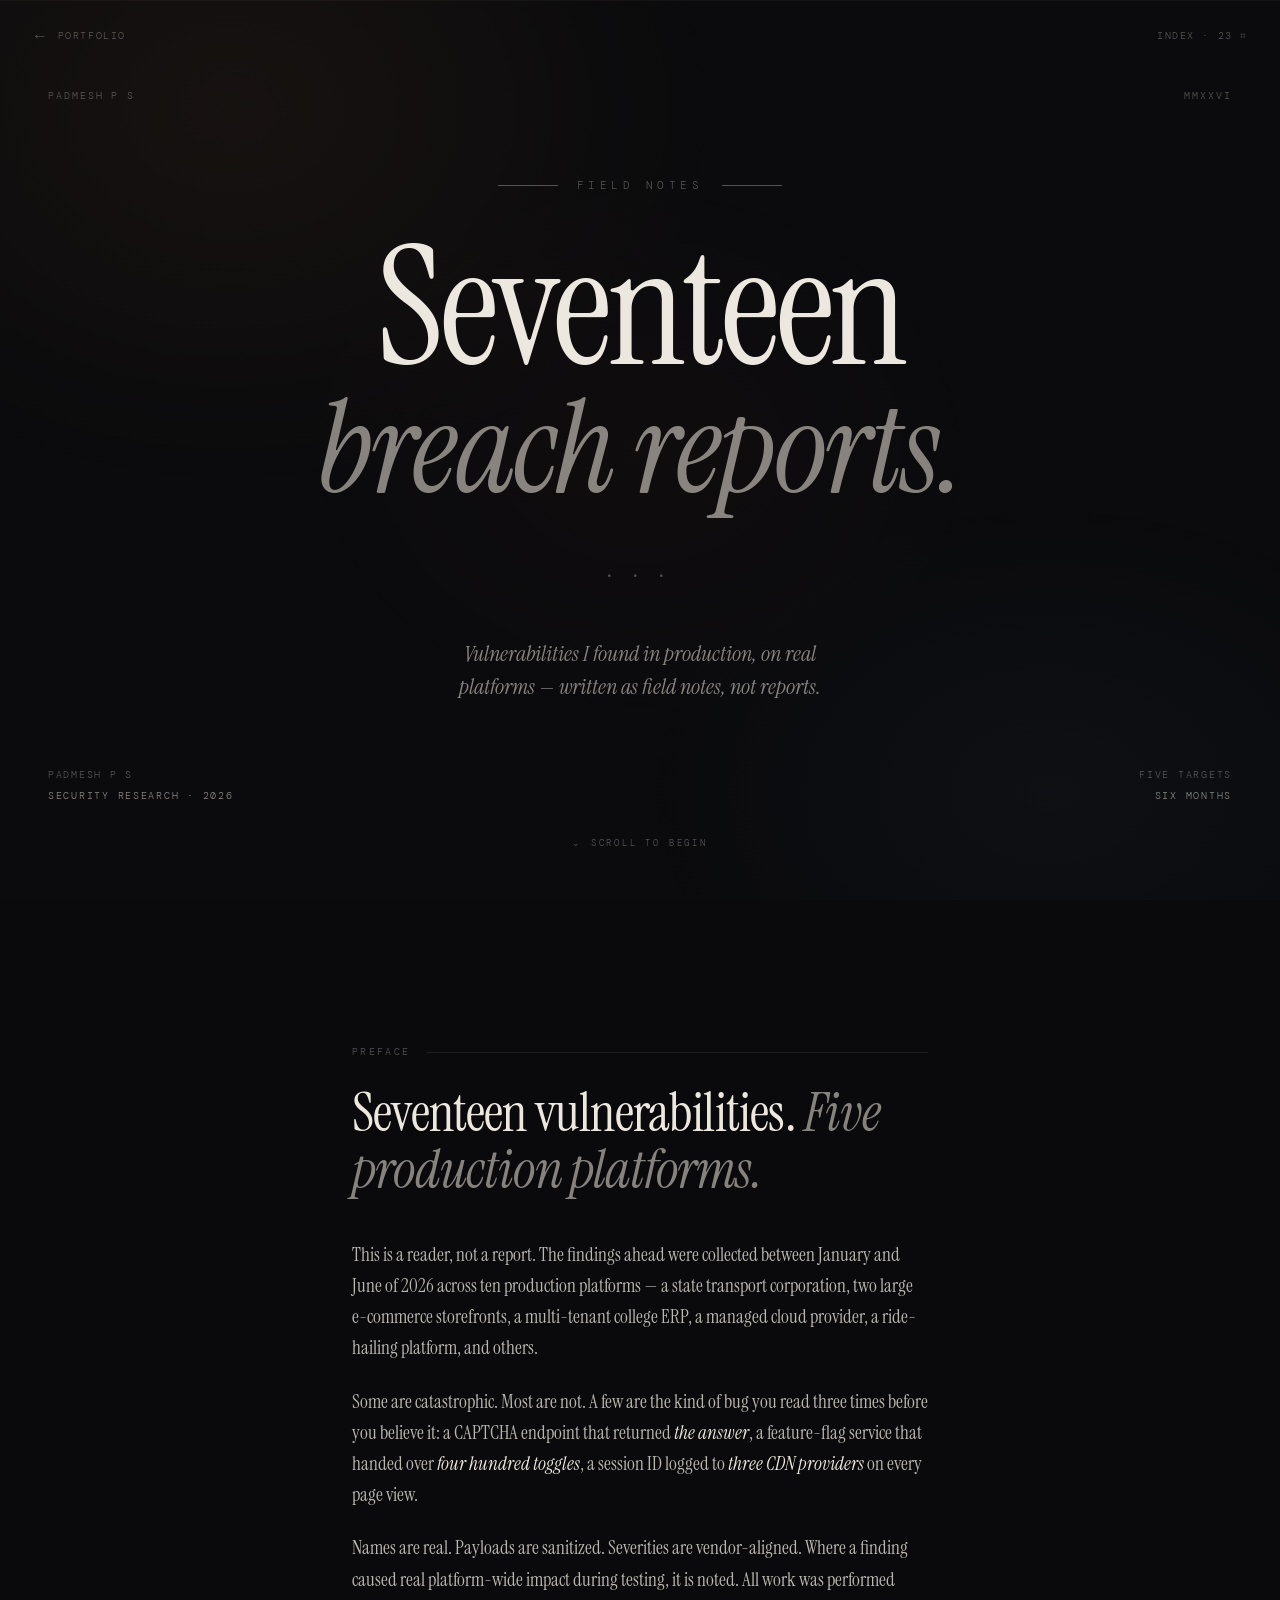
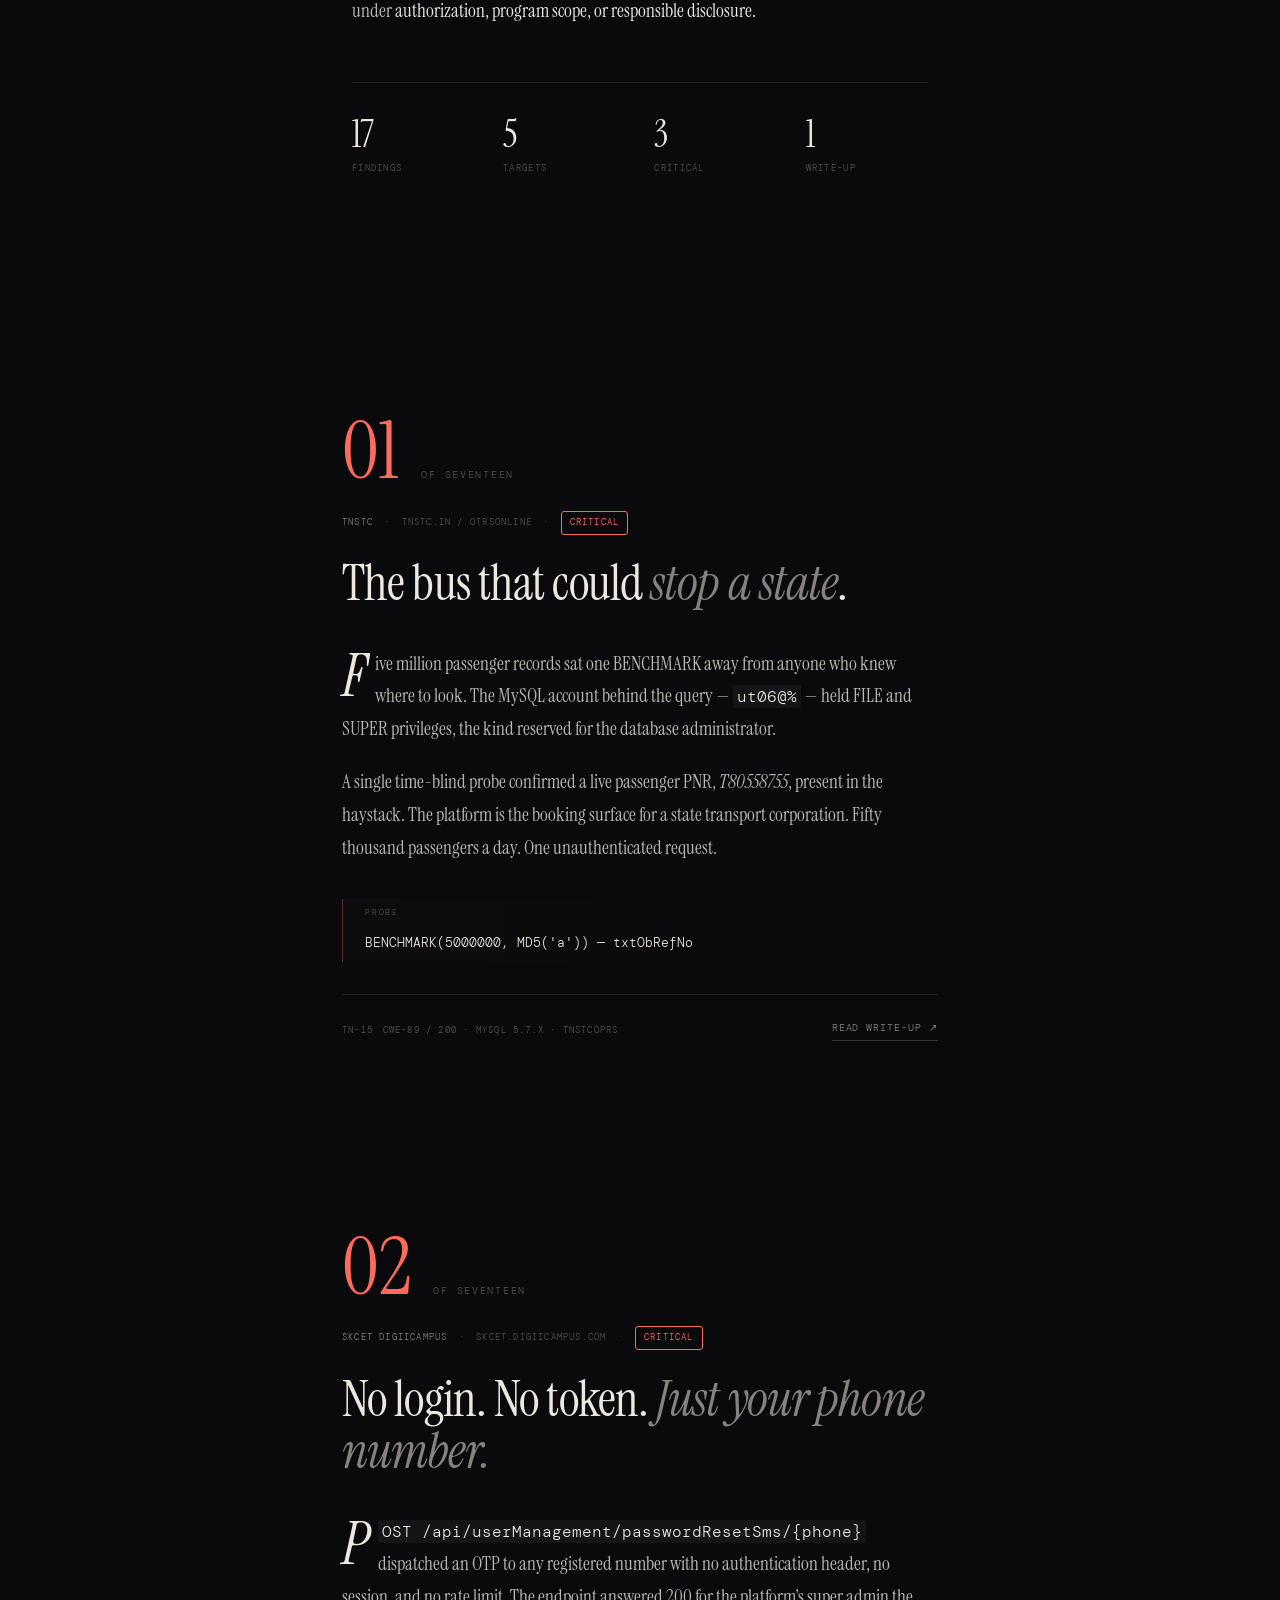
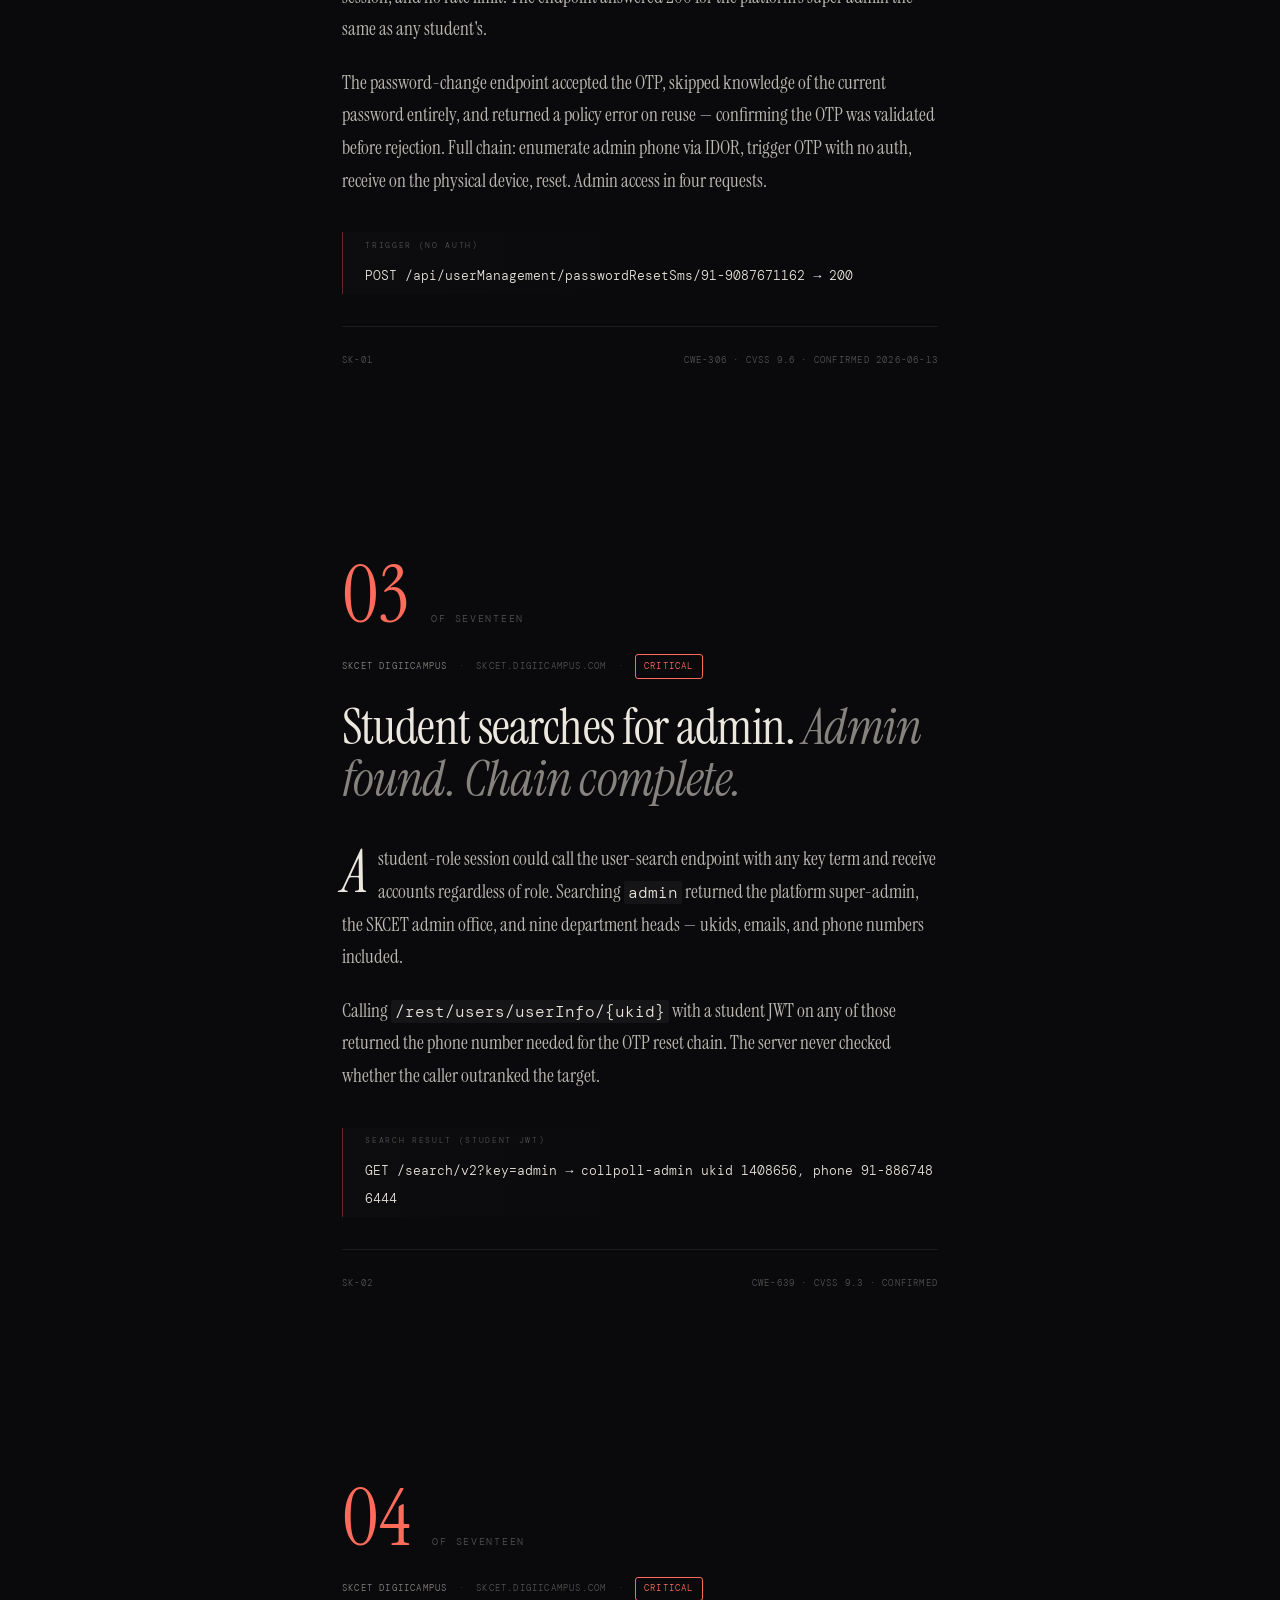
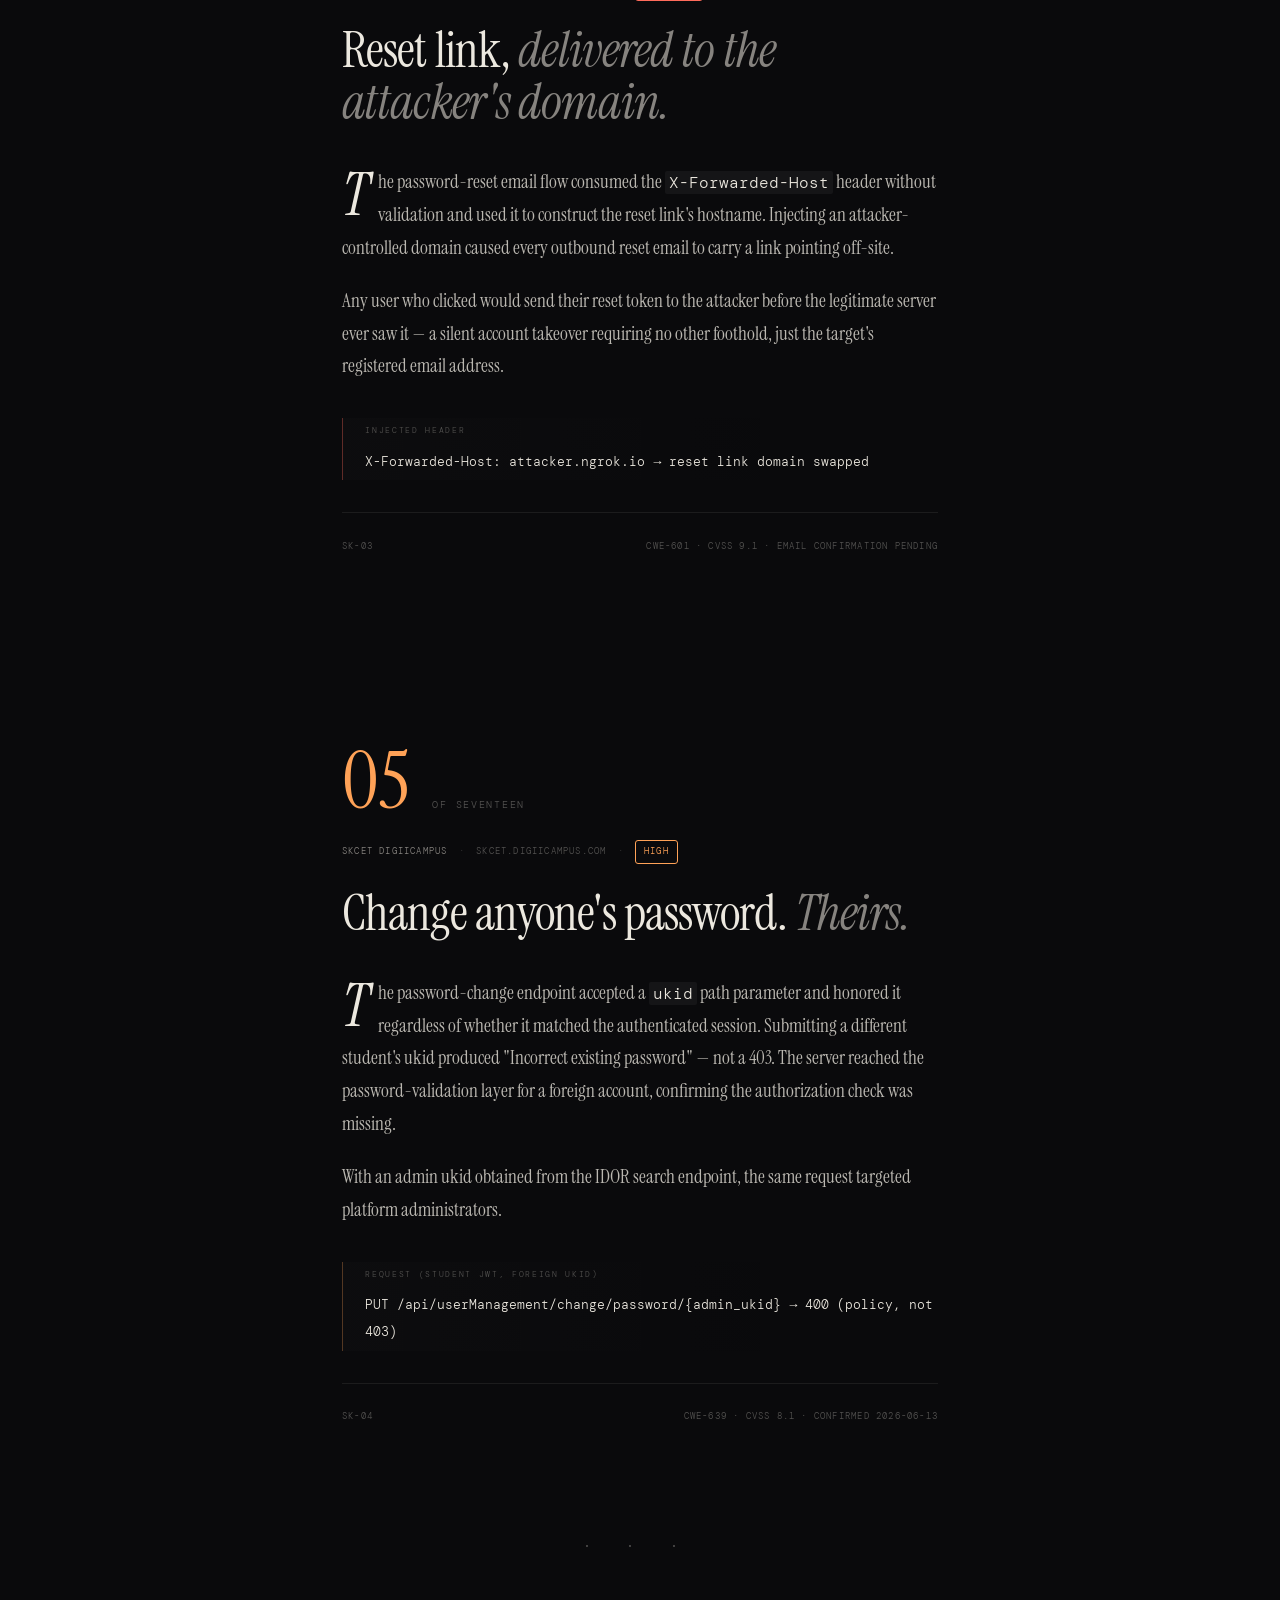
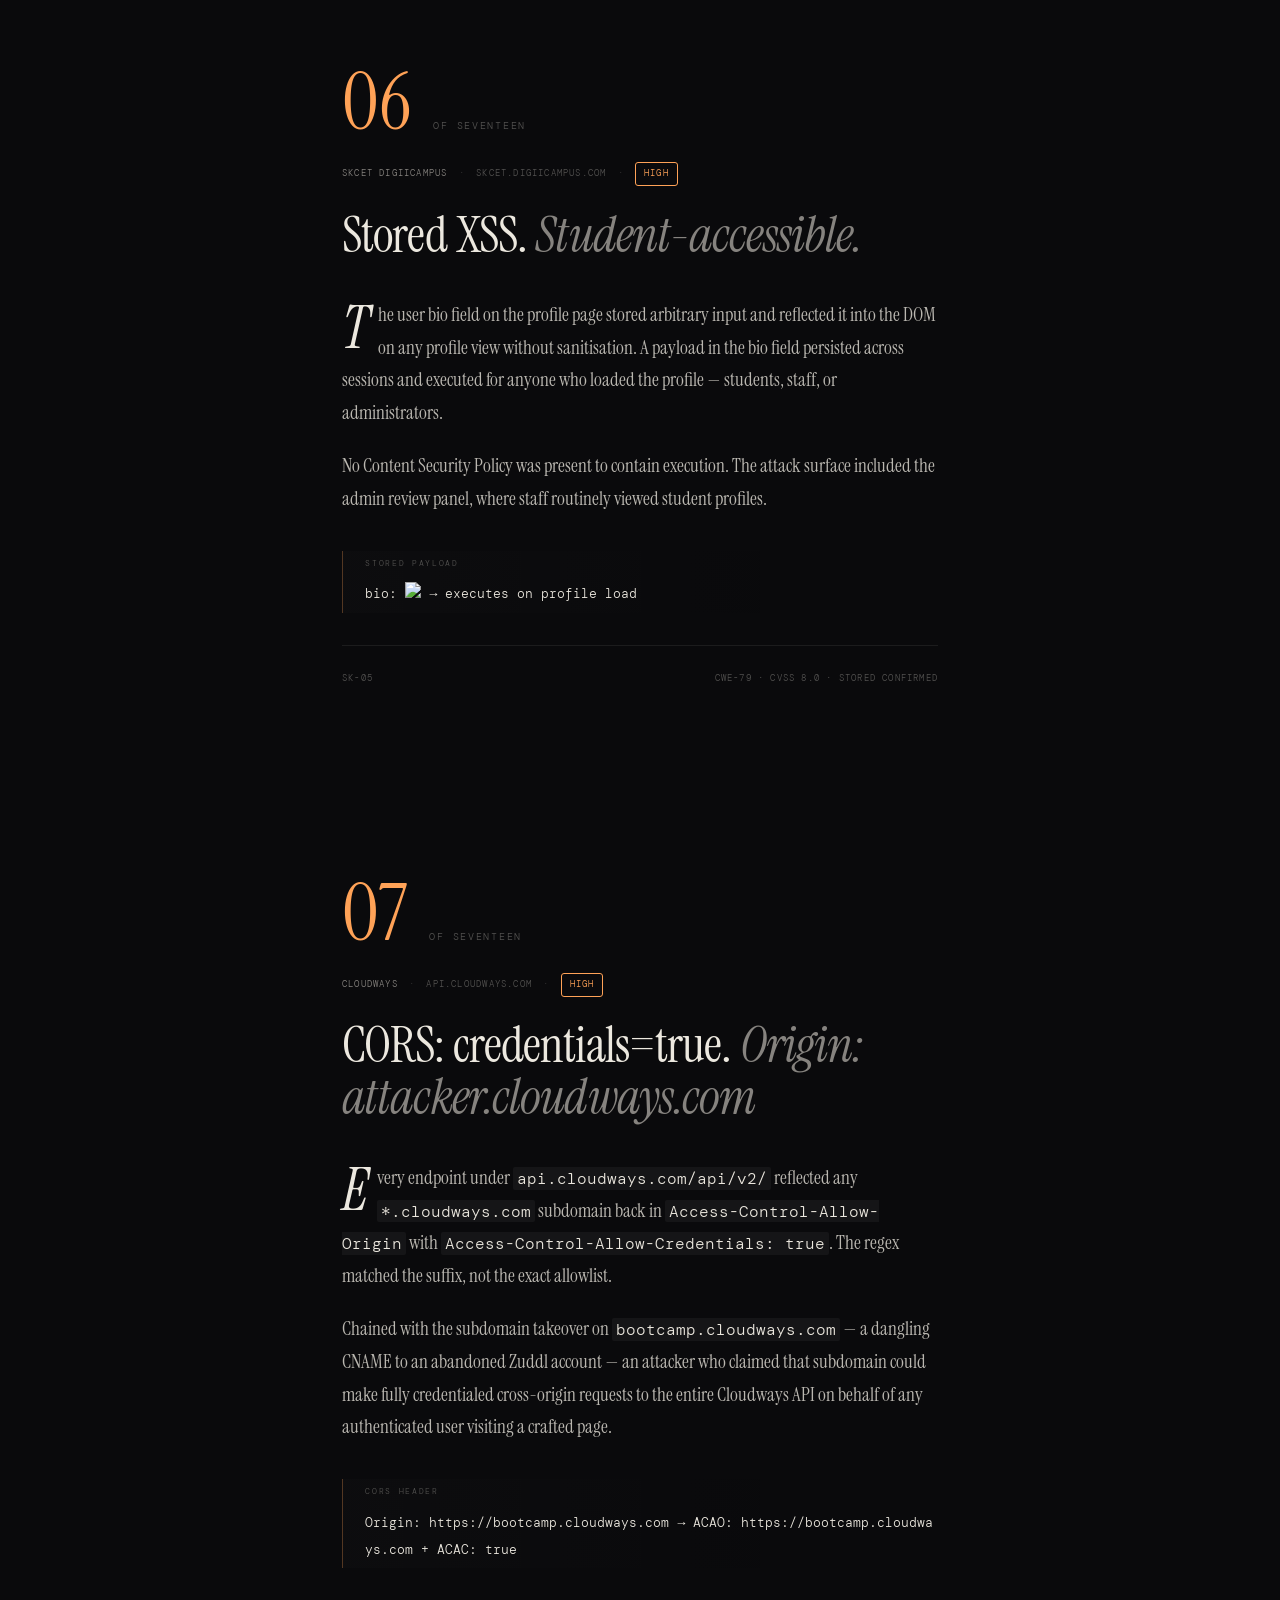
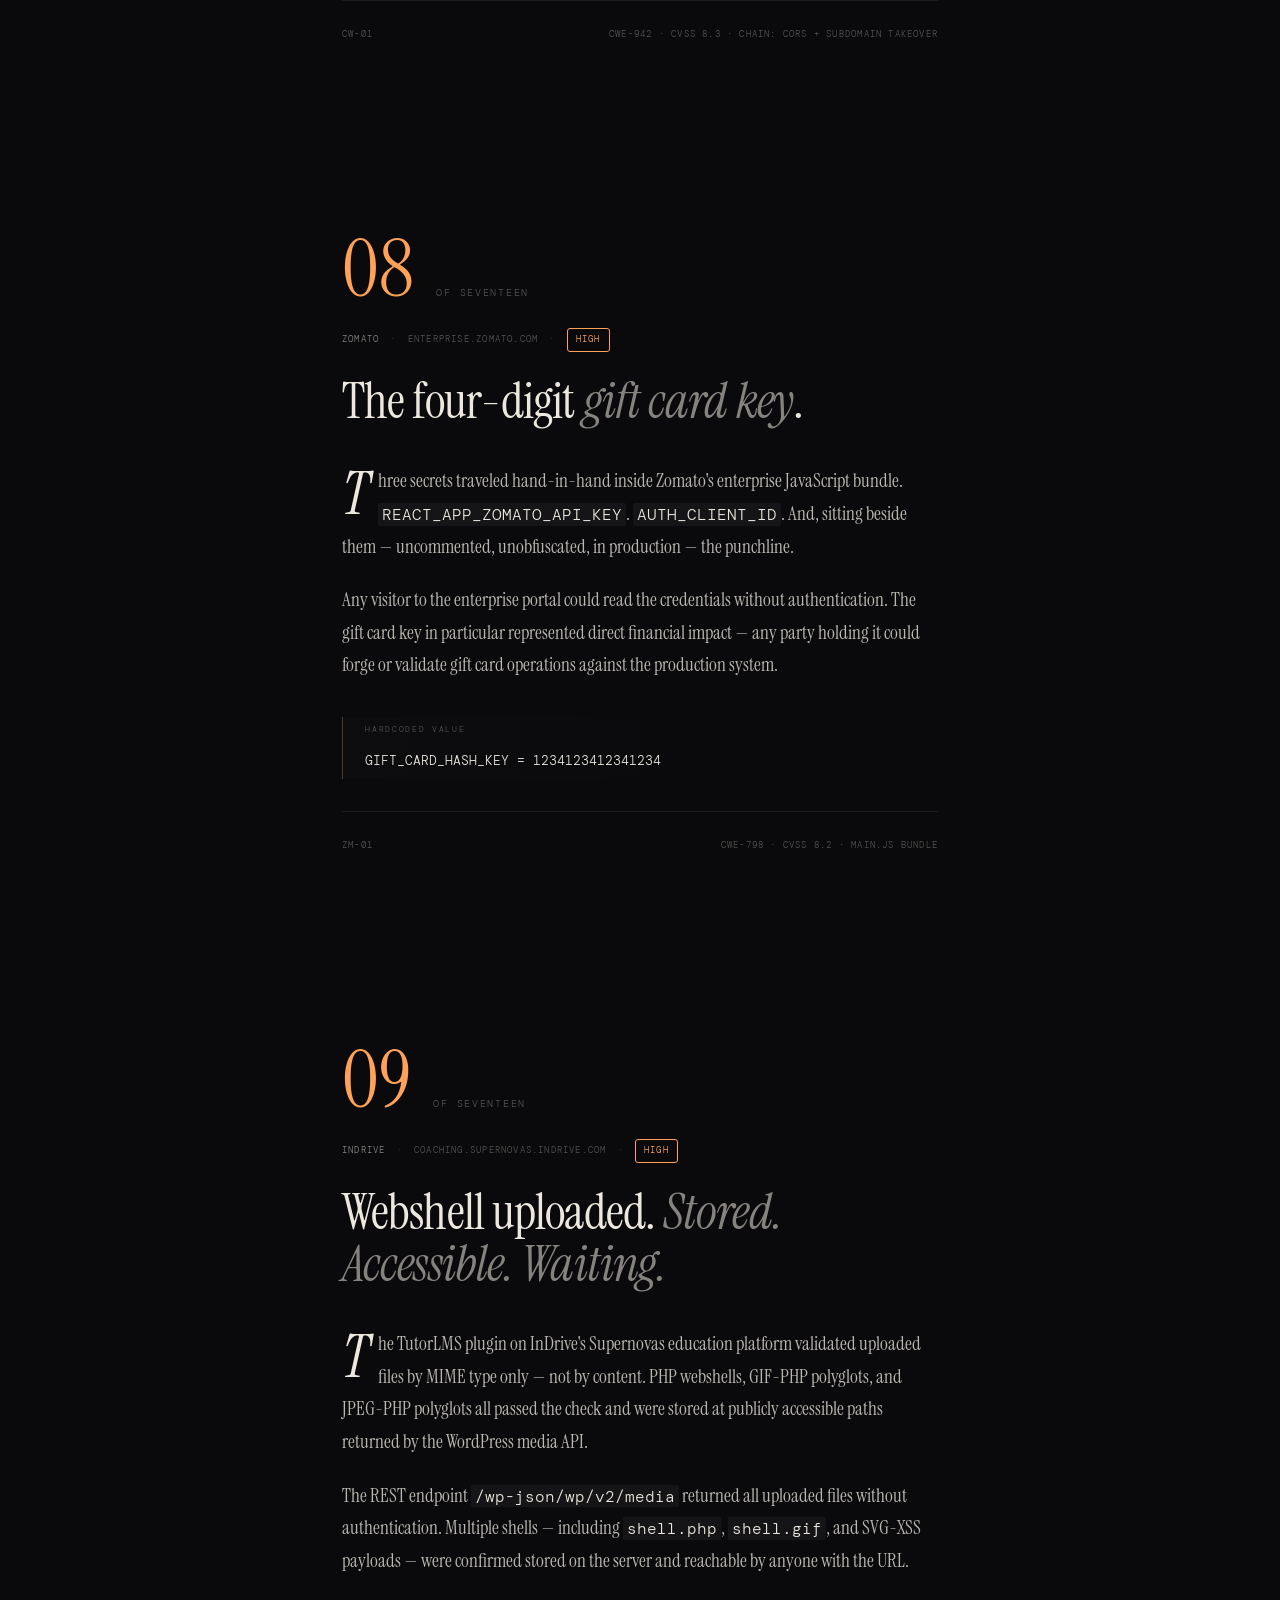
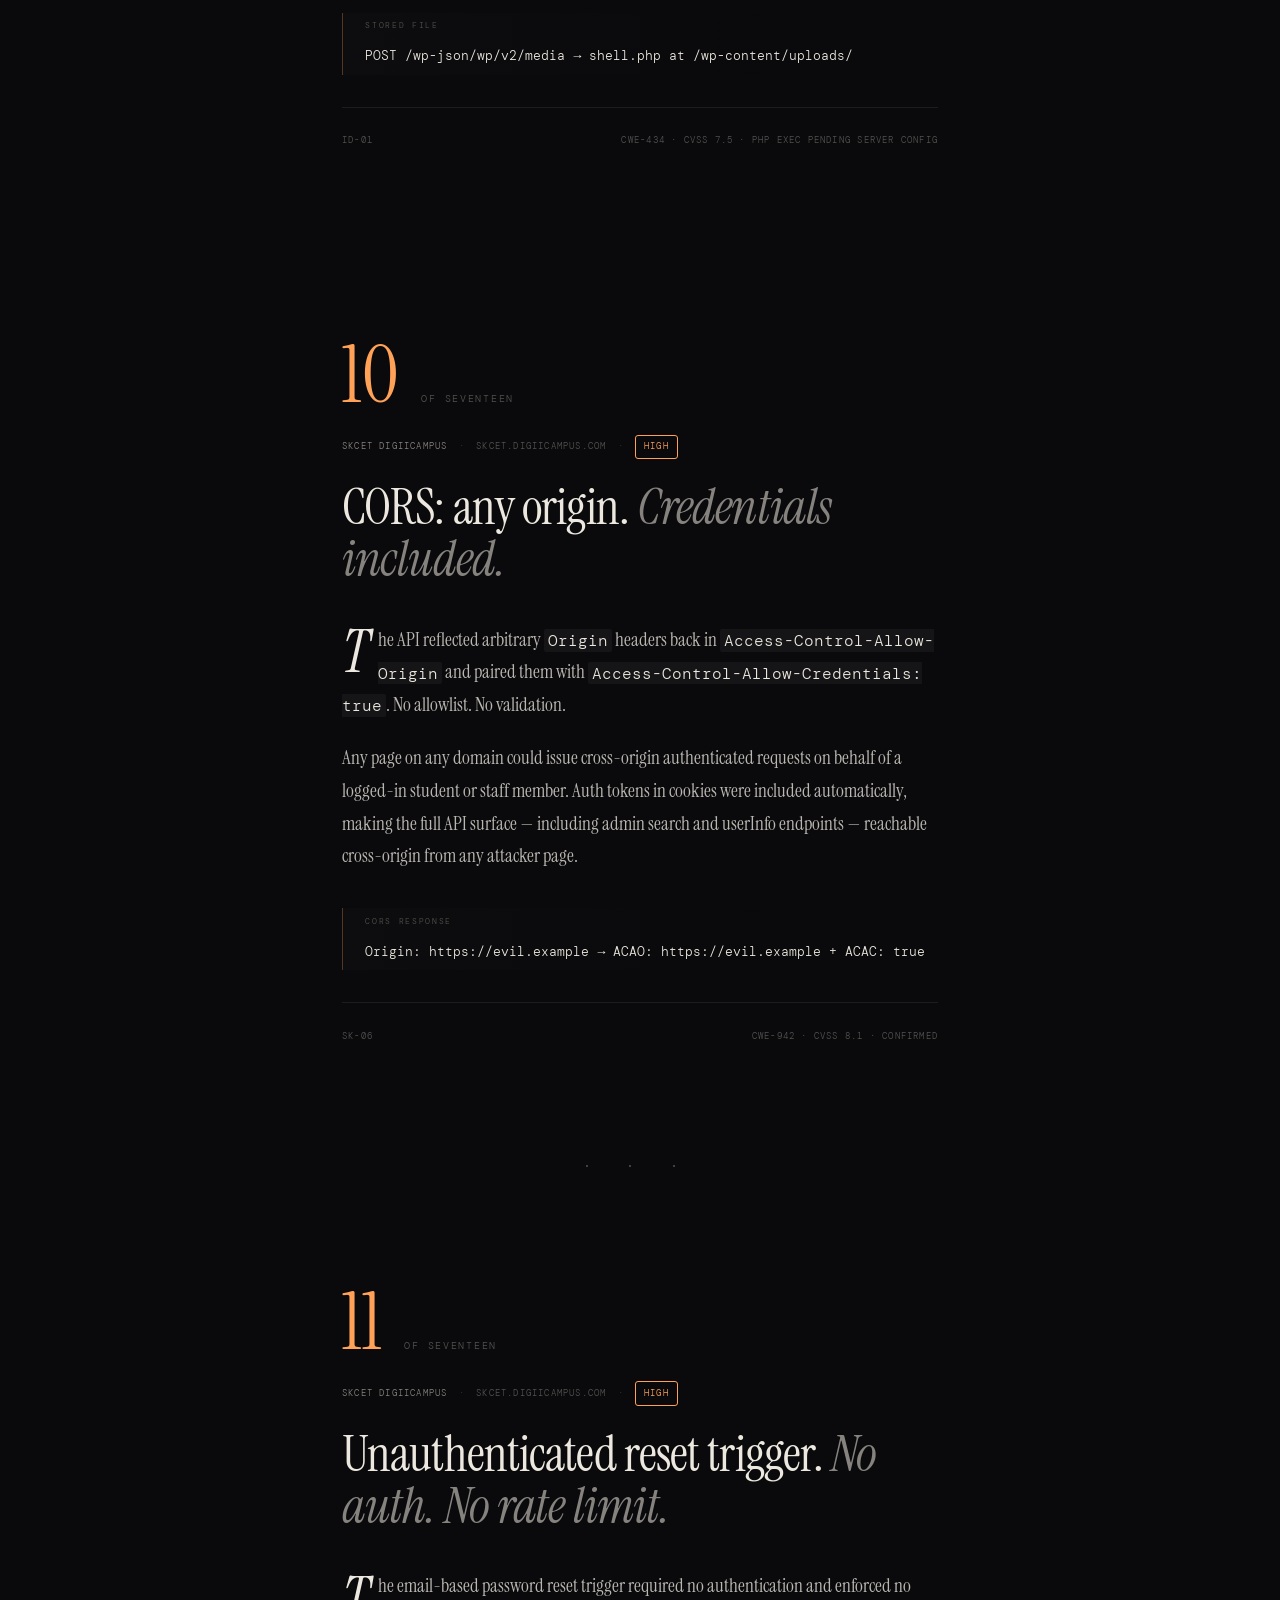
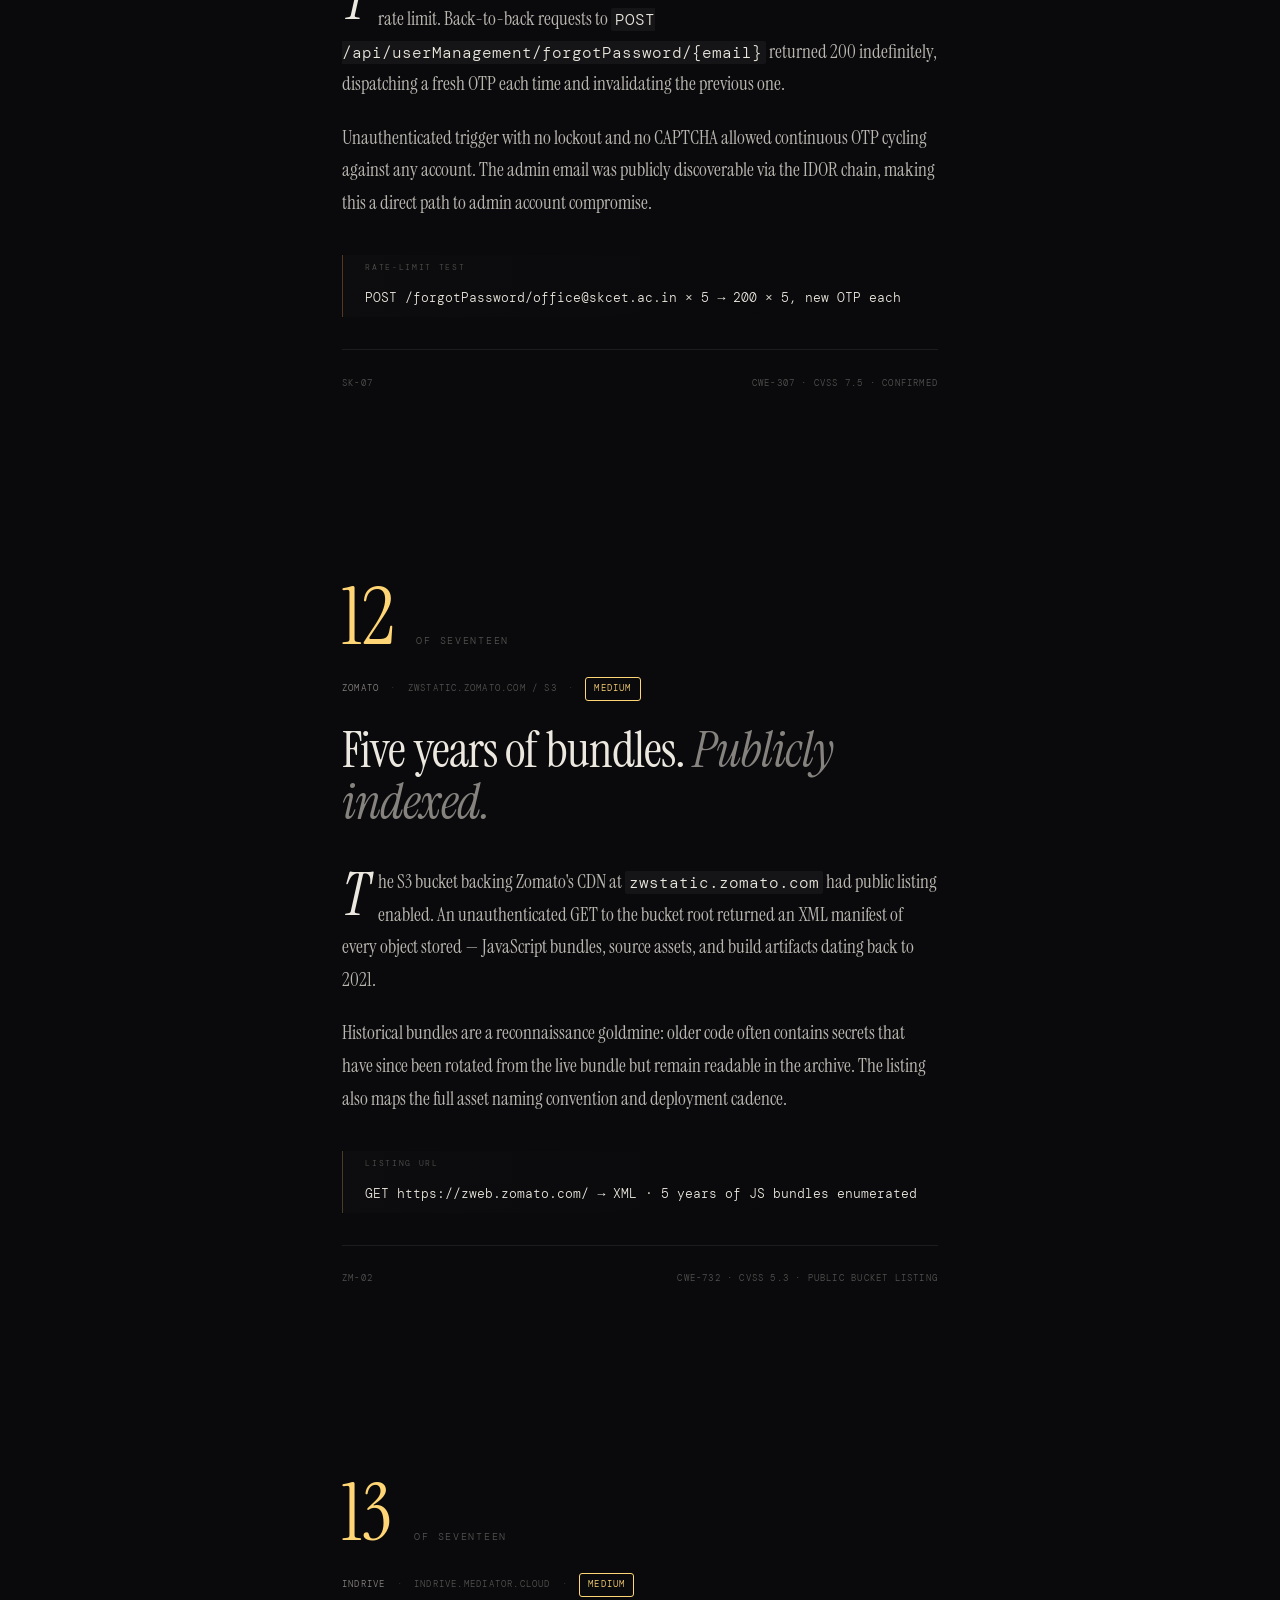
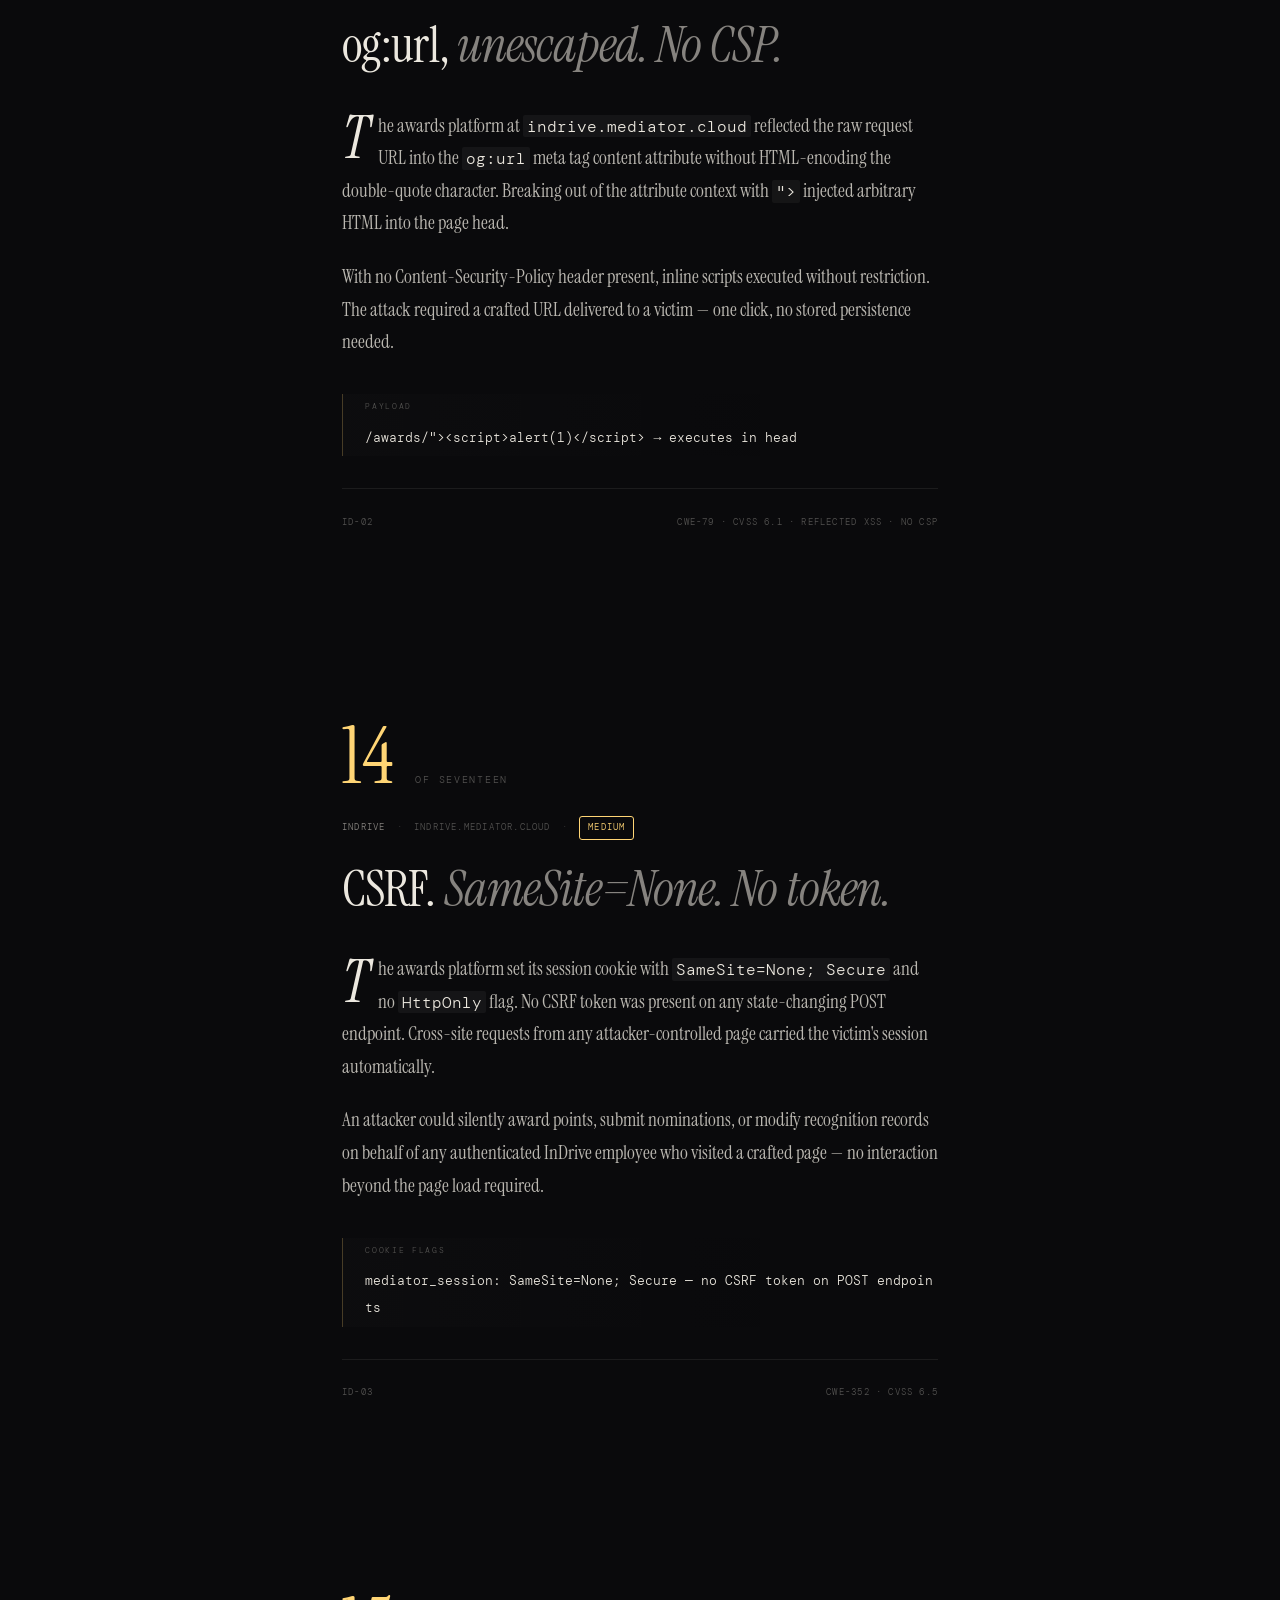
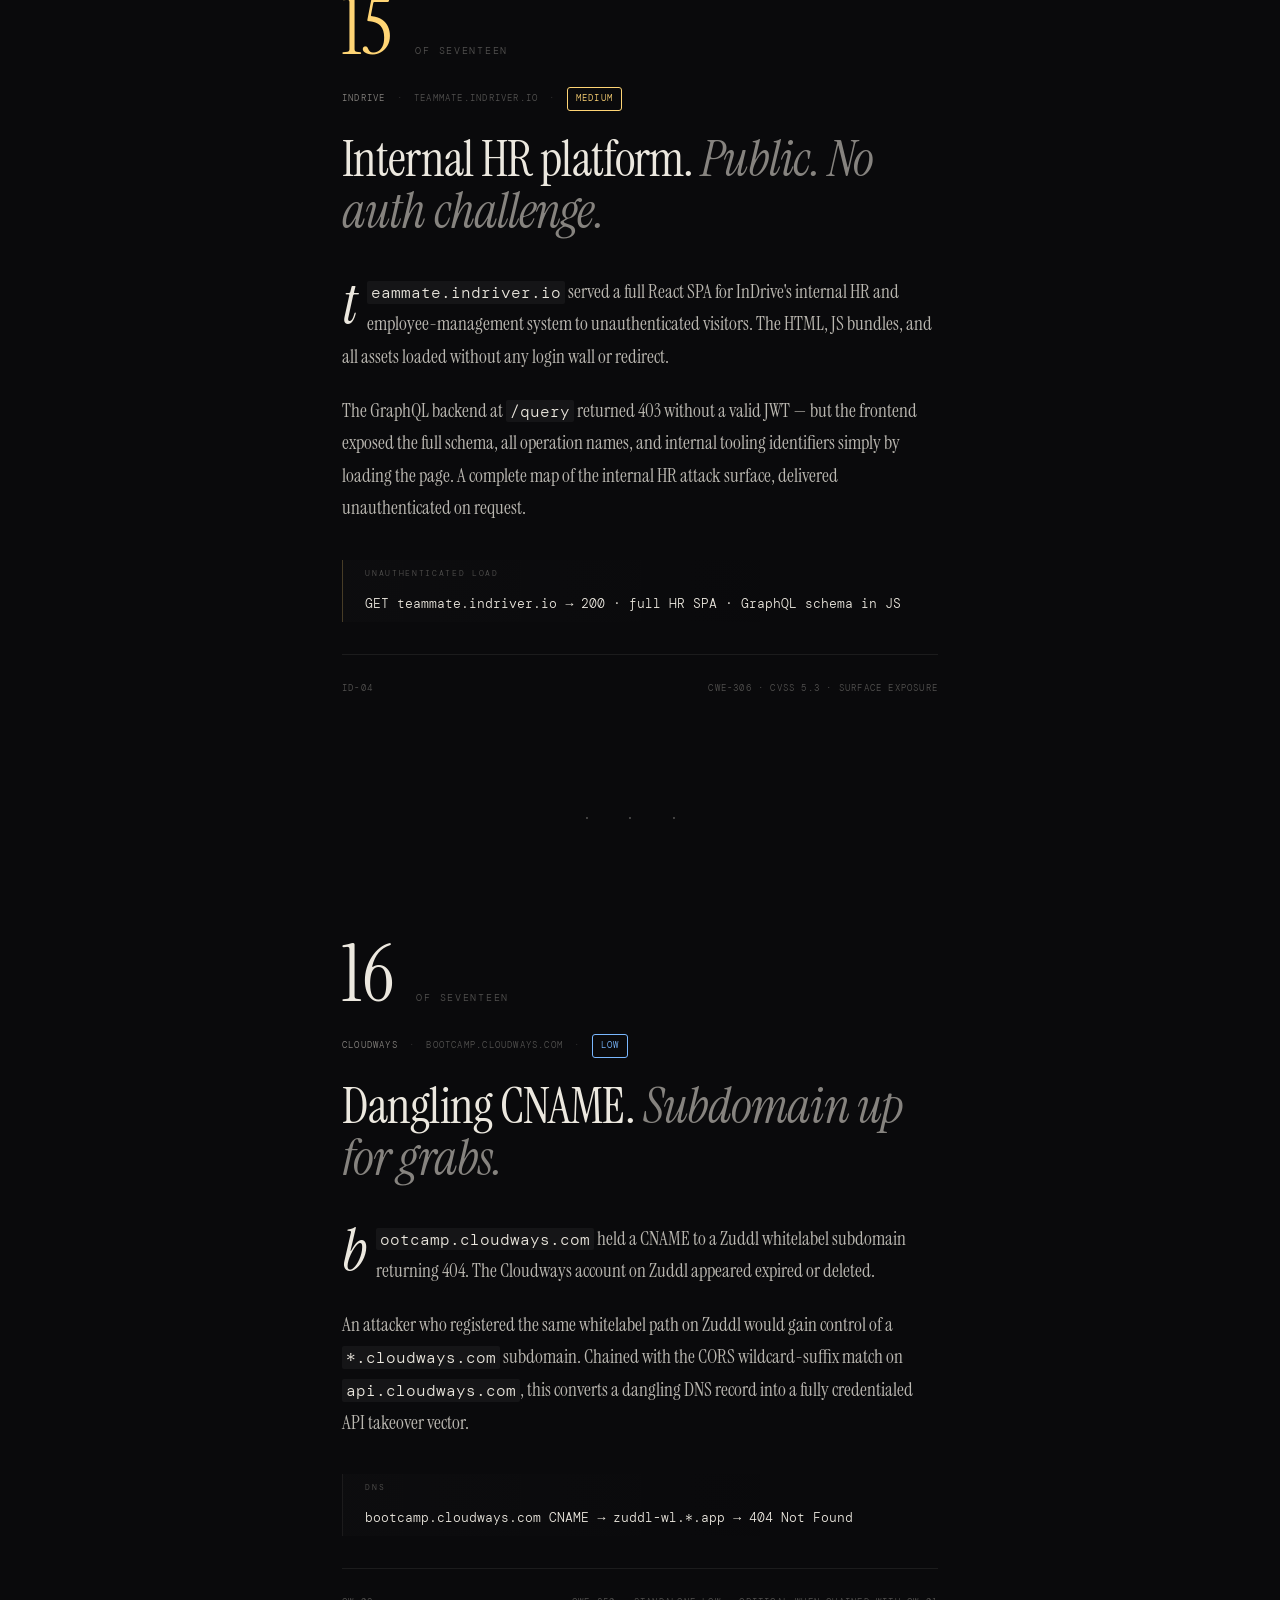
==== research.html @ aece74c1 "Update breach log: 17 findings, fix pExp restore, lanyard photo quality, about bento layout - Restor" ====
<!DOCTYPE html>
<html lang="en">
<head>
<meta charset="UTF-8">
<meta name="viewport" content="width=device-width, initial-scale=1.0">
<title>Padmesh P S — Seventeen Breach Reports</title>
<meta name="description" content="Twenty-three vulnerabilities, found in production systems. A reader by Padmesh P S, 2026.">
<link rel="preconnect" href="https://fonts.googleapis.com">
<link rel="preconnect" href="https://fonts.gstatic.com" crossorigin>
<link href="https://fonts.googleapis.com/css2?family=DM+Sans:ital,wght@0,200;0,300;0,400;0,500;1,200;1,300&family=Instrument+Serif:ital@0;1&family=DM+Mono:wght@300;400&display=swap" rel="stylesheet">
<style>
*,*::before,*::after{margin:0;padding:0;box-sizing:border-box;}
:root{
  --bg:#0a0a0c;
  --bg-warm:#100e0c;
  --ink:#ece8df;
  --ink-soft:rgba(236,232,223,0.78);
  --ink-dim:rgba(236,232,223,0.55);
  --ink-mute:rgba(236,232,223,0.32);
  --line:rgba(236,232,223,0.08);
  --line-soft:rgba(236,232,223,0.05);
  --serif:'Instrument Serif',serif;
  --sans:'DM Sans',sans-serif;
  --mono:'DM Mono',monospace;
  --crit:#ff6b5b;
  --high:#ffa257;
  --med:#ffd575;
  --low:#7ab8ff;
}
html{scroll-behavior:smooth;}
body{
  background:var(--bg);color:var(--ink);
  font-family:var(--sans);font-weight:300;font-size:16px;line-height:1.7;
  min-height:100vh;overflow-x:hidden;
  -webkit-font-smoothing:antialiased;
  text-rendering:optimizeLegibility;
}
/* warm ambience layer */
body::before{
  content:'';position:fixed;inset:0;z-index:0;pointer-events:none;
  background:
    radial-gradient(900px 700px at 18% 12%,rgba(255,162,87,0.05),transparent 55%),
    radial-gradient(700px 500px at 82% 88%,rgba(122,184,255,0.03),transparent 60%),
    radial-gradient(500px 400px at 50% 50%,rgba(255,107,91,0.025),transparent 70%);
}
/* film grain */
body::after{
  content:'';position:fixed;inset:0;z-index:0;pointer-events:none;
  opacity:0.18;mix-blend-mode:overlay;
  background-image:url("data:image/svg+xml,%3Csvg viewBox='0 0 200 200' xmlns='http://www.w3.org/2000/svg'%3E%3Cfilter id='n'%3E%3CfeTurbulence type='fractalNoise' baseFrequency='0.95' numOctaves='2' stitchTiles='stitch'/%3E%3CfeColorMatrix values='0 0 0 0 0.93 0 0 0 0 0.91 0 0 0 0 0.87 0 0 0 0.5 0'/%3E%3C/filter%3E%3Crect width='100%25' height='100%25' filter='url(%23n)'/%3E%3C/svg%3E");
}

/* scroll progress hairline */
.bar-top{
  position:fixed;top:0;left:0;right:0;height:1px;z-index:90;
  background:rgba(236,232,223,0.04);
}
.bar-top::after{
  content:'';position:absolute;left:0;top:0;bottom:0;width:var(--p,0%);
  background:linear-gradient(90deg,var(--ink),rgba(236,232,223,0.4));
  transition:width 0.12s linear;
}

/* topbar */
.topbar{
  position:fixed;top:0;left:0;right:0;z-index:50;
  display:flex;align-items:center;justify-content:space-between;
  padding:1.4rem 2rem;
  font-family:var(--mono);font-size:0.62rem;letter-spacing:0.16em;text-transform:uppercase;
  color:var(--ink-mute);
}
.topbar a,.topbar button{
  background:none;border:none;cursor:pointer;
  font:inherit;color:inherit;letter-spacing:inherit;text-transform:inherit;
  text-decoration:none;display:inline-flex;align-items:center;gap:0.5rem;
  transition:color 0.25s;
}
.topbar a:hover,.topbar button:hover{color:var(--ink);}
.topbar .arrow{font-family:var(--serif);font-size:1rem;}

.wrap{position:relative;z-index:2;}

/* ━━━━━━━━━━ TITLE PAGE ━━━━━━━━━━ */
.titlepage{
  min-height:100vh;
  display:flex;flex-direction:column;justify-content:space-between;
  padding:7rem 3rem 3rem;
  position:relative;
}
.tp-corners{
  position:absolute;top:5.5rem;left:3rem;right:3rem;
  display:flex;justify-content:space-between;
  font-family:var(--mono);font-size:0.6rem;letter-spacing:0.2em;
  color:var(--ink-mute);text-transform:uppercase;
}
.tp-middle{
  display:flex;flex-direction:column;align-items:center;justify-content:center;
  text-align:center;flex:1;padding:2rem 0;
}
.tp-eyebrow{
  font-family:var(--mono);font-size:0.7rem;letter-spacing:0.4em;
  color:var(--ink-mute);text-transform:uppercase;margin-bottom:2.5rem;
  display:flex;align-items:center;gap:1.2rem;
}
.tp-eyebrow .line{width:60px;height:1px;background:var(--ink-mute);}
.tp-title{
  font-family:var(--serif);font-weight:400;
  font-size:clamp(3.5rem,13vw,12rem);
  line-height:0.88;letter-spacing:-0.025em;
  margin:0 0 0.4rem;
}
.tp-title-2{
  font-family:var(--serif);font-style:italic;font-weight:400;
  font-size:clamp(2.5rem,10vw,9rem);
  line-height:0.95;color:var(--ink-dim);
  letter-spacing:-0.02em;
}
.tp-flourish{
  font-family:var(--serif);color:var(--ink-mute);
  font-size:1.5rem;letter-spacing:0.6rem;margin:3rem 0 2.5rem;
}
.tp-sub{
  font-family:var(--serif);font-style:italic;
  font-size:clamp(1.05rem,1.8vw,1.35rem);
  color:var(--ink-dim);max-width:38ch;
  line-height:1.5;
}
.tp-byline{
  display:flex;justify-content:space-between;align-items:flex-end;
  font-family:var(--mono);font-size:0.6rem;letter-spacing:0.18em;
  color:var(--ink-mute);text-transform:uppercase;flex-wrap:wrap;gap:1rem;
}
.tp-byline-block{display:flex;flex-direction:column;gap:0.3rem;}
.tp-byline span:last-child{color:var(--ink-dim);}
.tp-scroll{
  text-align:center;margin-top:2rem;
  font-family:var(--mono);font-size:0.58rem;letter-spacing:0.3em;
  color:var(--ink-mute);text-transform:uppercase;
  animation:scrollHint 2.4s ease-in-out infinite;
}
@keyframes scrollHint{
  0%,100%{opacity:0.4;transform:translateY(0);}
  50%{opacity:0.9;transform:translateY(4px);}
}

/* ━━━━━━━━━━ PREFACE ━━━━━━━━━━ */
.preface{
  max-width:640px;margin:0 auto;
  padding:9rem 2rem 7rem;
}
.sec-label{
  font-family:var(--mono);font-size:0.6rem;letter-spacing:0.24em;
  color:var(--ink-mute);text-transform:uppercase;
  margin-bottom:1.5rem;display:flex;align-items:center;gap:1rem;
}
.sec-label .dash{flex:1;height:1px;background:var(--line);}
.preface h2{
  font-family:var(--serif);font-weight:400;
  font-size:clamp(2.2rem,5vw,3.4rem);
  line-height:1.05;letter-spacing:-0.015em;margin-bottom:2.5rem;
}
.preface h2 em{font-style:italic;color:var(--ink-dim);}
.preface p{
  font-family:var(--serif);font-size:1.18rem;line-height:1.65;
  color:var(--ink-soft);margin-bottom:1.4rem;
}
.preface p em{color:var(--ink);font-style:italic;}
.preface p strong{font-weight:400;color:var(--ink);}
.preface-stats{
  display:grid;grid-template-columns:repeat(4,1fr);gap:1.8rem;
  margin-top:3.5rem;padding-top:2rem;border-top:1px solid var(--line);
}
.ps-v{font-family:var(--serif);font-size:2.4rem;line-height:1;}
.ps-l{
  font-family:var(--mono);font-size:0.58rem;letter-spacing:0.14em;
  text-transform:uppercase;color:var(--ink-mute);margin-top:0.5rem;
}

/* ━━━━━━━━━━ READING RAIL ━━━━━━━━━━ */
.rail{
  position:fixed;left:2rem;top:50%;transform:translateY(-50%);
  z-index:30;
  display:flex;flex-direction:column;gap:0.9rem;
  opacity:0;transition:opacity 0.6s;pointer-events:none;
}
.rail.on{opacity:1;}
.rail-num{
  font-family:var(--serif);font-size:5.2rem;line-height:0.85;
  color:var(--ink);transition:color 0.4s;
}
.rail-of{
  font-family:var(--mono);font-size:0.55rem;letter-spacing:0.18em;
  color:var(--ink-mute);text-transform:uppercase;
}
.rail-bar{
  width:1px;height:120px;background:rgba(236,232,223,0.08);
  position:relative;margin:0.4rem 0;
}
.rail-bar::after{
  content:'';position:absolute;left:0;top:0;width:100%;
  height:var(--p,0%);background:var(--ink);
  transition:height 0.4s cubic-bezier(.16,1,.3,1);
}
.rail-target{
  font-family:var(--mono);font-size:0.6rem;letter-spacing:0.12em;
  color:var(--ink-dim);text-transform:uppercase;
}
.rail-sev{
  font-family:var(--mono);font-size:0.55rem;letter-spacing:0.14em;
  padding:0.22rem 0.5rem;border:1px solid currentColor;border-radius:3px;
  display:inline-block;width:max-content;text-transform:uppercase;
}
.rail-sev.crit{color:var(--crit);}
.rail-sev.high{color:var(--high);}
.rail-sev.med{color:var(--med);}
.rail-sev.low{color:var(--low);}

/* ━━━━━━━━━━ CHAPTERS ━━━━━━━━━━ */
.chapters{position:relative;padding-top:2rem;}

.chapter{
  max-width:660px;margin:0 auto;
  padding:6rem 2rem 6rem;position:relative;
  opacity:0;transform:translateY(28px);
  transition:opacity 1s cubic-bezier(.16,1,.3,1),transform 1s cubic-bezier(.16,1,.3,1);
}
.chapter.in{opacity:1;transform:none;}

.ch-divider{
  display:flex;justify-content:center;align-items:center;
  padding:1rem 0;color:var(--ink-mute);font-family:var(--serif);
  font-size:1.2rem;letter-spacing:1.2rem;line-height:1;
  user-select:none;
}

.ch-num-block{
  display:flex;align-items:baseline;gap:1.4rem;
  margin-bottom:1.6rem;
}
.ch-num{
  font-family:var(--serif);font-size:5rem;line-height:0.85;
  color:var(--ink);transition:color 0.3s;
}
.ch-num-of{
  font-family:var(--mono);font-size:0.6rem;letter-spacing:0.18em;
  color:var(--ink-mute);text-transform:uppercase;
}
.chapter.sev-crit .ch-num{color:var(--crit);}
.chapter.sev-high .ch-num{color:var(--high);}
.chapter.sev-med .ch-num{color:var(--med);}

.ch-meta{
  display:flex;align-items:center;gap:0.7rem;flex-wrap:wrap;
  font-family:var(--mono);font-size:0.58rem;letter-spacing:0.13em;
  text-transform:uppercase;margin-bottom:1.4rem;color:var(--ink-mute);
}
.ch-target{color:var(--ink-dim);}
.ch-host{color:var(--ink-mute);}
.ch-sep{color:rgba(236,232,223,0.18);}
.ch-sev{
  padding:0.2rem 0.5rem;border:1px solid currentColor;border-radius:3px;
}
.ch-sev.crit{color:var(--crit);}
.ch-sev.high{color:var(--high);}
.ch-sev.med{color:var(--med);}
.ch-sev.low{color:var(--low);}

.ch-title{
  font-family:var(--serif);font-weight:400;
  font-size:clamp(2rem,4.6vw,3.1rem);
  line-height:1.05;letter-spacing:-0.018em;
  margin-bottom:2.4rem;color:var(--ink);
}
.ch-title em{font-style:italic;color:var(--ink-dim);}

.ch-body{
  font-family:var(--serif);font-size:1.2rem;line-height:1.7;
  color:var(--ink-soft);margin-bottom:2.2rem;
}
.ch-body p{margin-bottom:1.3rem;}
.ch-body p:last-child{margin-bottom:0;}
.ch-body p:first-child::first-letter{
  font-family:var(--serif);font-style:italic;
  font-size:3.6rem;line-height:0.8;
  color:var(--ink);
  float:left;margin:0.25rem 0.55rem 0 0;
  padding-top:0.1rem;
}
.ch-body code{
  font-family:var(--mono);font-size:0.85em;
  color:var(--ink);
  padding:0.05rem 0.25rem;border-radius:2px;
  background:rgba(236,232,223,0.05);
}

.ch-evidence{
  border-left:1px solid var(--line);
  padding:0.4rem 0 0.4rem 1.4rem;margin:2rem 0;
  background:linear-gradient(to right,rgba(236,232,223,0.015),transparent 80%);
}
.ch-evidence-label{
  display:block;font-family:var(--mono);font-size:0.52rem;
  letter-spacing:0.2em;text-transform:uppercase;
  color:var(--ink-mute);margin-bottom:0.5rem;
}
.ch-evidence code{
  font-family:var(--mono);font-size:0.82rem;
  color:var(--ink);word-break:break-all;line-height:1.5;
}
.chapter.sev-crit .ch-evidence{border-left-color:rgba(255,107,91,0.35);}
.chapter.sev-high .ch-evidence{border-left-color:rgba(255,162,87,0.3);}
.chapter.sev-med .ch-evidence{border-left-color:rgba(255,213,117,0.25);}

.ch-footer{
  display:flex;justify-content:space-between;align-items:center;flex-wrap:wrap;gap:0.6rem;
  padding-top:1.6rem;margin-top:1.6rem;
  border-top:1px solid var(--line);
  font-family:var(--mono);font-size:0.58rem;letter-spacing:0.13em;
  color:var(--ink-mute);text-transform:uppercase;
}
.ch-writeup{
  font-family:var(--mono);font-size:0.6rem;letter-spacing:0.1em;text-transform:uppercase;
  color:var(--ink-dim);text-decoration:none;
  padding-bottom:0.2rem;border-bottom:1px solid rgba(236,232,223,0.2);
  transition:color 0.25s,border-color 0.25s;
  margin-left:auto;
}
.ch-writeup:hover{color:var(--ink);border-bottom-color:var(--ink);}

/* ━━━━━━━━━━ TABLE OF CONTENTS OVERLAY ━━━━━━━━━━ */
.toc{
  position:fixed;inset:0;z-index:200;
  background:rgba(10,10,12,0.96);
  backdrop-filter:blur(14px);-webkit-backdrop-filter:blur(14px);
  opacity:0;pointer-events:none;transition:opacity 0.35s;
  overflow-y:auto;
}
.toc.open{opacity:1;pointer-events:auto;}
.toc-inner{
  max-width:780px;width:100%;margin:0 auto;
  padding:6rem 2rem 4rem;
}
.toc-h{
  font-family:var(--serif);font-size:2.4rem;font-weight:400;
  margin-bottom:0.4rem;
}
.toc-h em{font-style:italic;color:var(--ink-dim);}
.toc-sub{
  font-family:var(--mono);font-size:0.6rem;letter-spacing:0.2em;
  color:var(--ink-mute);text-transform:uppercase;margin-bottom:3rem;
}
.toc-list{list-style:none;}
.toc-list a{
  display:grid;
  grid-template-columns:3.2rem 1fr auto;
  gap:1.5rem;align-items:baseline;
  padding:0.9rem 0;border-bottom:1px solid var(--line);
  color:var(--ink-dim);text-decoration:none;
  transition:color 0.25s,padding-left 0.25s,border-color 0.25s;
}
.toc-list a:hover{
  color:var(--ink);padding-left:0.6rem;
  border-bottom-color:rgba(236,232,223,0.2);
}
.tc-n{font-family:var(--mono);font-size:0.7rem;letter-spacing:0.08em;color:var(--ink-mute);}
.toc-list a:hover .tc-n{color:var(--ink-dim);}
.tc-meta{display:flex;flex-direction:column;gap:0.2rem;}
.tc-t{font-family:var(--serif);font-size:1.08rem;line-height:1.3;}
.tc-tg{font-family:var(--mono);font-size:0.55rem;letter-spacing:0.12em;text-transform:uppercase;color:var(--ink-mute);}
.tc-s{
  font-family:var(--mono);font-size:0.54rem;letter-spacing:0.14em;text-transform:uppercase;
  padding:0.18rem 0.45rem;border:1px solid currentColor;border-radius:3px;
  align-self:center;
}
.tc-s.crit{color:var(--crit);}
.tc-s.high{color:var(--high);}
.tc-s.med{color:var(--med);}
.toc-close{
  position:fixed;top:1.4rem;right:2rem;z-index:201;
  background:none;border:1px solid var(--line);color:var(--ink-dim);
  font-family:var(--mono);font-size:0.6rem;letter-spacing:0.18em;
  padding:0.5rem 1rem;border-radius:30px;cursor:pointer;text-transform:uppercase;
  transition:color 0.25s,border-color 0.25s;
}
.toc-close:hover{color:var(--ink);border-color:rgba(236,232,223,0.35);}

/* ━━━━━━━━━━ COLOPHON ━━━━━━━━━━ */
.colophon{
  max-width:640px;margin:6rem auto 0;
  padding:8rem 2rem 6rem;
  border-top:1px solid var(--line);text-align:center;
}
.colophon-ornament{
  font-family:var(--serif);font-size:1.6rem;letter-spacing:1.4rem;
  color:var(--ink-mute);margin-bottom:2.5rem;
}
.colophon h3{
  font-family:var(--serif);font-style:italic;font-weight:400;
  font-size:clamp(2rem,5vw,3rem);line-height:1.15;letter-spacing:-0.015em;
  margin-bottom:1.8rem;color:var(--ink);
}
.colophon p{
  font-family:var(--serif);font-size:1.1rem;line-height:1.65;
  color:var(--ink-dim);max-width:48ch;margin:0 auto 1.3rem;
}
.colophon-links{
  display:flex;gap:2.5rem;justify-content:center;flex-wrap:wrap;
  margin-top:3rem;
  font-family:var(--mono);font-size:0.6rem;letter-spacing:0.18em;
  text-transform:uppercase;
}
.colophon-links a{
  color:var(--ink-dim);text-decoration:none;
  padding-bottom:0.3rem;border-bottom:1px solid var(--line);
  transition:color 0.25s,border-color 0.25s;
}
.colophon-links a:hover{color:var(--ink);border-bottom-color:var(--ink);}

/* ━━━━━━━━━━ RESPONSIVE ━━━━━━━━━━ */
@media(max-width:960px){.rail{display:none;}}

@media(max-width:680px){
  .topbar{padding:1rem 1.2rem;font-size:0.56rem;}
  .topbar button{font-size:0.56rem;}
  .titlepage{padding:4.5rem 1.4rem 2rem;min-height:100svh;}
  .tp-corners{top:3.8rem;left:1.2rem;right:1.2rem;font-size:0.52rem;}
  .tp-title{font-size:clamp(2.6rem,10vw,5rem);letter-spacing:-0.02em;}
  .tp-title-2{font-size:clamp(2rem,8vw,3.8rem);}
  .tp-sub{font-size:1rem;max-width:100%;}
  .tp-byline{flex-direction:column;align-items:flex-start;gap:0.5rem;}
  .tp-flourish{letter-spacing:0.4rem;font-size:1.2rem;margin:1.8rem 0 1.5rem;}
  .preface,.chapter,.colophon{padding-left:1.4rem;padding-right:1.4rem;}
  .preface{padding-top:5rem;padding-bottom:4rem;}
  .preface h2{font-size:clamp(1.6rem,6vw,2.4rem);}
  .preface p{font-size:1rem;}
  .preface-stats{grid-template-columns:1fr 1fr;gap:1rem;}
  .ps-v{font-size:1.8rem;}
  .chapter{padding:3rem 1.4rem;}
  .ch-num{font-size:3rem;}
  .ch-num-of{font-size:0.52rem;}
  .ch-title{font-size:clamp(1.5rem,5.5vw,2.2rem);}
  .ch-body{font-size:1rem;}
  .ch-body p:first-child::first-letter{font-size:2.4rem;margin-right:0.4rem;}
  .ch-meta{font-size:0.52rem;gap:0.5rem;}
  .ch-evidence{padding:0.4rem 0 0.4rem 1rem;margin:1.4rem 0;}
  .ch-evidence code{font-size:0.72rem;word-break:break-all;overflow-wrap:anywhere;}
  .ch-footer{font-size:0.52rem;flex-direction:column;gap:0.4rem;}
  .ch-writeup{margin-left:0;}
  .colophon{padding:3.5rem 1.4rem 3rem;}
  .colophon h3{font-size:clamp(1.6rem,6vw,2.4rem);}
  .colophon-links{gap:1.4rem;font-size:0.56rem;}
  .toc-inner{padding:4rem 1.2rem 2.5rem;}
  .toc-h{font-size:1.8rem;}
  .toc-list a{grid-template-columns:2.2rem 1fr;gap:0.8rem;padding:0.8rem 0;}
  .tc-t{font-size:0.95rem;}
  .tc-s{grid-column:2;justify-self:start;margin-top:0.25rem;}
  .toc-close{top:1rem;right:1rem;font-size:0.56rem;}
}
</style>
</head>
<body>
<div class="bar-top" id="barTop"></div>

<header class="topbar">
  <a href="index.html"><span class="arrow">←</span> Portfolio</a>
  <button class="toc-btn" id="tocOpen">Index · 23 ⌗</button>
</header>

<div class="wrap">

  <!-- ━━━━━━━ TITLE PAGE ━━━━━━━ -->
  <section class="titlepage">
    <div class="tp-corners">
      <span>Padmesh P S</span>
      <span>MMXXVI</span>
    </div>
    <div class="tp-middle">
      <div class="tp-eyebrow">
        <span class="line"></span>
        <span>Field notes</span>
        <span class="line"></span>
      </div>
      <h1 class="tp-title">Seventeen</h1>
      <div class="tp-title-2">breach reports.</div>
      <div class="tp-flourish">· · ·</div>
      <p class="tp-sub">Vulnerabilities I found in production, on real platforms — written as field notes, not reports.</p>
    </div>
    <div class="tp-byline">
      <div class="tp-byline-block">
        <span>Padmesh P S</span>
        <span>Security research · 2026</span>
      </div>
      <div class="tp-byline-block" style="text-align:right;">
        <span>Five targets</span>
        <span>Six months</span>
      </div>
    </div>
    <div class="tp-scroll">⌄ scroll to begin</div>
  </section>

  <!-- ━━━━━━━ PREFACE ━━━━━━━ -->
  <section class="preface">
    <div class="sec-label"><span>Preface</span><span class="dash"></span></div>
    <h2>Seventeen vulnerabilities. <em>Five production platforms.</em></h2>
    <p>This is a reader, not a report. The findings ahead were collected between January and June of 2026 across ten production platforms — a state transport corporation, two large e-commerce storefronts, a multi-tenant college ERP, a managed cloud provider, a ride-hailing platform, and others.</p>
    <p>Some are catastrophic. Most are not. A few are the kind of bug you read three times before you believe it: a CAPTCHA endpoint that returned <em>the answer</em>, a feature-flag service that handed over <em>four hundred toggles</em>, a session ID logged to <em>three CDN providers</em> on every page view.</p>
    <p>Names are real. Payloads are sanitized. Severities are vendor-aligned. Where a finding caused real platform-wide impact during testing, it is noted. All work was performed under <strong>authorization, program scope, or responsible disclosure.</strong></p>
    <div class="preface-stats">
      <div><div class="ps-v">17</div><div class="ps-l">Findings</div></div>
      <div><div class="ps-v">5</div><div class="ps-l">Targets</div></div>
      <div><div class="ps-v">3</div><div class="ps-l">Critical</div></div>
      <div><div class="ps-v">1</div><div class="ps-l">Write-up</div></div>
    </div>
  </section>

  <!-- ━━━━━━━ CHAPTERS ━━━━━━━ -->
  <main class="chapters" id="chapters"></main>

  <!-- ━━━━━━━ COLOPHON ━━━━━━━ -->
  <section class="colophon">
    <div class="colophon-ornament">· · ·</div>
    <h3>The work is the disclosure.</h3>
    <p>Every finding in this reader was reported to its respective vendor through the channel they advertised — a bug-bounty program, a security@ address, or in two cases, a written assessment with prior authorization.</p>
    <p>One of the seventeen became a long-form write-up on Medium. The rest live here.</p>
    <div class="colophon-links">
      <a href="https://medium.com/@padmesh77123" target="_blank" rel="noopener">Read on Medium</a>
      <a href="https://github.com/padmesh6119" target="_blank" rel="noopener">GitHub</a>
      <a href="index.html">← Portfolio</a>
    </div>
  </section>

</div>

<!-- ━━━━━━━ READING RAIL ━━━━━━━ -->
<aside class="rail" id="rail" aria-hidden="true">
  <div>
    <div class="rail-num" id="railNum">01</div>
    <div class="rail-of">of seventeen</div>
  </div>
  <div class="rail-bar" id="railBar"></div>
  <div class="rail-target" id="railTarget">—</div>
  <span class="rail-sev crit" id="railSev">—</span>
</aside>

<!-- ━━━━━━━ TOC OVERLAY ━━━━━━━ -->
<div class="toc" id="toc" role="dialog" aria-modal="true" aria-label="Index">
  <button class="toc-close" id="tocClose">Close ✕</button>
  <div class="toc-inner">
    <h2 class="toc-h"><em>Index</em></h2>
    <div class="toc-sub">Twenty-three chapters · Tap to jump</div>
    <ol class="toc-list" id="tocList"></ol>
  </div>
</div>

<script>
const SEVN={crit:"Critical",high:"High",med:"Medium",low:"Low"};

const stories=[
  {n:1,id:"TN-15",target:"TNSTC",host:"tnstc.in / OTRSOnline",sev:"crit",
   writeup:"https://medium.com/@padmesh77123/time-based-blind-sql-injection-in-a-government-bus-booking-platform-unauthenticated-access-to-4347c51b467d",
   title:"The bus that could <em>stop a state</em>.",
   body:`<p>Five million passenger records sat one BENCHMARK away from anyone who knew where to look. The MySQL account behind the query — <code>ut06@%</code> — held FILE and SUPER privileges, the kind reserved for the database administrator.</p><p>A single time-blind probe confirmed a live passenger PNR, <em>T80558755</em>, present in the haystack. The platform is the booking surface for a state transport corporation. Fifty thousand passengers a day. One unauthenticated request.</p>`,
   evL:"Probe",evC:"BENCHMARK(5000000, MD5('a')) — txtObRefNo",
   meta:"CWE-89 / 200 · MySQL 5.7.x · tnstcoprs"},

  {n:2,id:"SK-01",target:"SKCET DigiICampus",host:"skcet.digiicampus.com",sev:"crit",
   title:"No login. No token. <em>Just your phone number.</em>",
   body:`<p><code>POST /api/userManagement/passwordResetSms/{phone}</code> dispatched an OTP to any registered number with no authentication header, no session, and no rate limit. The endpoint answered 200 for the platform's super admin the same as any student's.</p><p>The password-change endpoint accepted the OTP, skipped knowledge of the current password entirely, and returned a policy error on reuse — confirming the OTP was validated before rejection. Full chain: enumerate admin phone via IDOR, trigger OTP with no auth, receive on the physical device, reset. Admin access in four requests.</p>`,
   evL:"Trigger (no auth)",evC:"POST /api/userManagement/passwordResetSms/91-9087671162 → 200",
   meta:"CWE-306 · CVSS 9.6 · confirmed 2026-06-13"},

  {n:3,id:"SK-02",target:"SKCET DigiICampus",host:"skcet.digiicampus.com",sev:"crit",
   title:"Student searches for admin. <em>Admin found. Chain complete.</em>",
   body:`<p>A student-role session could call the user-search endpoint with any key term and receive accounts regardless of role. Searching <code>admin</code> returned the platform super-admin, the SKCET admin office, and nine department heads — ukids, emails, and phone numbers included.</p><p>Calling <code>/rest/users/userInfo/{ukid}</code> with a student JWT on any of those returned the phone number needed for the OTP reset chain. The server never checked whether the caller outranked the target.</p>`,
   evL:"Search result (student JWT)",evC:"GET /search/v2?key=admin → collpoll-admin ukid 1408656, phone 91-8867486444",
   meta:"CWE-639 · CVSS 9.3 · confirmed"},

  {n:4,id:"SK-03",target:"SKCET DigiICampus",host:"skcet.digiicampus.com",sev:"crit",
   title:"Reset link, <em>delivered to the attacker's domain.</em>",
   body:`<p>The password-reset email flow consumed the <code>X-Forwarded-Host</code> header without validation and used it to construct the reset link's hostname. Injecting an attacker-controlled domain caused every outbound reset email to carry a link pointing off-site.</p><p>Any user who clicked would send their reset token to the attacker before the legitimate server ever saw it — a silent account takeover requiring no other foothold, just the target's registered email address.</p>`,
   evL:"Injected header",evC:"X-Forwarded-Host: attacker.ngrok.io → reset link domain swapped",
   meta:"CWE-601 · CVSS 9.1 · email confirmation pending"},

  {n:5,id:"SK-04",target:"SKCET DigiICampus",host:"skcet.digiicampus.com",sev:"high",
   title:"Change anyone's password. <em>Theirs.</em>",
   body:`<p>The password-change endpoint accepted a <code>ukid</code> path parameter and honored it regardless of whether it matched the authenticated session. Submitting a different student's ukid produced "Incorrect existing password" — not a 403. The server reached the password-validation layer for a foreign account, confirming the authorization check was missing.</p><p>With an admin ukid obtained from the IDOR search endpoint, the same request targeted platform administrators.</p>`,
   evL:"Request (student JWT, foreign ukid)",evC:"PUT /api/userManagement/change/password/{admin_ukid} → 400 (policy, not 403)",
   meta:"CWE-639 · CVSS 8.1 · confirmed 2026-06-13"},

  {n:6,id:"SK-05",target:"SKCET DigiICampus",host:"skcet.digiicampus.com",sev:"high",
   title:"Stored XSS. <em>Student-accessible.</em>",
   body:`<p>The user bio field on the profile page stored arbitrary input and reflected it into the DOM on any profile view without sanitisation. A payload in the bio field persisted across sessions and executed for anyone who loaded the profile — students, staff, or administrators.</p><p>No Content Security Policy was present to contain execution. The attack surface included the admin review panel, where staff routinely viewed student profiles.</p>`,
   evL:"Stored payload",evC:"bio: <img src=x onerror=alert(document.cookie)> → executes on profile load",
   meta:"CWE-79 · CVSS 8.0 · stored confirmed"},

  {n:7,id:"CW-01",target:"Cloudways",host:"api.cloudways.com",sev:"high",
   title:"CORS: credentials=true. <em>Origin: attacker.cloudways.com</em>",
   body:`<p>Every endpoint under <code>api.cloudways.com/api/v2/</code> reflected any <code>*.cloudways.com</code> subdomain back in <code>Access-Control-Allow-Origin</code> with <code>Access-Control-Allow-Credentials: true</code>. The regex matched the suffix, not the exact allowlist.</p><p>Chained with the subdomain takeover on <code>bootcamp.cloudways.com</code> — a dangling CNAME to an abandoned Zuddl account — an attacker who claimed that subdomain could make fully credentialed cross-origin requests to the entire Cloudways API on behalf of any authenticated user visiting a crafted page.</p>`,
   evL:"CORS header",evC:"Origin: https://bootcamp.cloudways.com → ACAO: https://bootcamp.cloudways.com + ACAC: true",
   meta:"CWE-942 · CVSS 8.3 · chain: CORS + subdomain takeover"},

  {n:8,id:"ZM-01",target:"Zomato",host:"enterprise.zomato.com",sev:"high",
   title:"The four-digit <em>gift card key</em>.",
   body:`<p>Three secrets traveled hand-in-hand inside Zomato's enterprise JavaScript bundle. <code>REACT_APP_ZOMATO_API_KEY</code>. <code>AUTH_CLIENT_ID</code>. And, sitting beside them — uncommented, unobfuscated, in production — the punchline.</p><p>Any visitor to the enterprise portal could read the credentials without authentication. The gift card key in particular represented direct financial impact — any party holding it could forge or validate gift card operations against the production system.</p>`,
   evL:"Hardcoded value",evC:"GIFT_CARD_HASH_KEY = 1234123412341234",
   meta:"CWE-798 · CVSS 8.2 · main.js bundle"},

  {n:9,id:"ID-01",target:"InDrive",host:"coaching.supernovas.indrive.com",sev:"high",
   title:"Webshell uploaded. <em>Stored. Accessible. Waiting.</em>",
   body:`<p>The TutorLMS plugin on InDrive's Supernovas education platform validated uploaded files by MIME type only — not by content. PHP webshells, GIF-PHP polyglots, and JPEG-PHP polyglots all passed the check and were stored at publicly accessible paths returned by the WordPress media API.</p><p>The REST endpoint <code>/wp-json/wp/v2/media</code> returned all uploaded files without authentication. Multiple shells — including <code>shell.php</code>, <code>shell.gif</code>, and SVG-XSS payloads — were confirmed stored on the server and reachable by anyone with the URL.</p>`,
   evL:"Stored file",evC:"POST /wp-json/wp/v2/media → shell.php at /wp-content/uploads/",
   meta:"CWE-434 · CVSS 7.5 · PHP exec pending server config"},

  {n:10,id:"SK-06",target:"SKCET DigiICampus",host:"skcet.digiicampus.com",sev:"high",
   title:"CORS: any origin. <em>Credentials included.</em>",
   body:`<p>The API reflected arbitrary <code>Origin</code> headers back in <code>Access-Control-Allow-Origin</code> and paired them with <code>Access-Control-Allow-Credentials: true</code>. No allowlist. No validation.</p><p>Any page on any domain could issue cross-origin authenticated requests on behalf of a logged-in student or staff member. Auth tokens in cookies were included automatically, making the full API surface — including admin search and userInfo endpoints — reachable cross-origin from any attacker page.</p>`,
   evL:"CORS response",evC:"Origin: https://evil.example → ACAO: https://evil.example + ACAC: true",
   meta:"CWE-942 · CVSS 8.1 · confirmed"},

  {n:11,id:"SK-07",target:"SKCET DigiICampus",host:"skcet.digiicampus.com",sev:"high",
   title:"Unauthenticated reset trigger. <em>No auth. No rate limit.</em>",
   body:`<p>The email-based password reset trigger required no authentication and enforced no rate limit. Back-to-back requests to <code>POST /api/userManagement/forgotPassword/{email}</code> returned 200 indefinitely, dispatching a fresh OTP each time and invalidating the previous one.</p><p>Unauthenticated trigger with no lockout and no CAPTCHA allowed continuous OTP cycling against any account. The admin email was publicly discoverable via the IDOR chain, making this a direct path to admin account compromise.</p>`,
   evL:"Rate-limit test",evC:"POST /forgotPassword/office@skcet.ac.in × 5 → 200 × 5, new OTP each",
   meta:"CWE-307 · CVSS 7.5 · confirmed"},

  {n:12,id:"ZM-02",target:"Zomato",host:"zwstatic.zomato.com / S3",sev:"med",
   title:"Five years of bundles. <em>Publicly indexed.</em>",
   body:`<p>The S3 bucket backing Zomato's CDN at <code>zwstatic.zomato.com</code> had public listing enabled. An unauthenticated GET to the bucket root returned an XML manifest of every object stored — JavaScript bundles, source assets, and build artifacts dating back to 2021.</p><p>Historical bundles are a reconnaissance goldmine: older code often contains secrets that have since been rotated from the live bundle but remain readable in the archive. The listing also maps the full asset naming convention and deployment cadence.</p>`,
   evL:"Listing URL",evC:"GET https://zweb.zomato.com/ → XML · 5 years of JS bundles enumerated",
   meta:"CWE-732 · CVSS 5.3 · public bucket listing"},

  {n:13,id:"ID-02",target:"InDrive",host:"indrive.mediator.cloud",sev:"med",
   title:"og:url, <em>unescaped. No CSP.</em>",
   body:`<p>The awards platform at <code>indrive.mediator.cloud</code> reflected the raw request URL into the <code>og:url</code> meta tag content attribute without HTML-encoding the double-quote character. Breaking out of the attribute context with <code>"&gt;</code> injected arbitrary HTML into the page head.</p><p>With no Content-Security-Policy header present, inline scripts executed without restriction. The attack required a crafted URL delivered to a victim — one click, no stored persistence needed.</p>`,
   evL:"Payload",evC:`/awards/">&lt;script&gt;alert(1)&lt;/script&gt; → executes in head`,
   meta:"CWE-79 · CVSS 6.1 · reflected XSS · no CSP"},

  {n:14,id:"ID-03",target:"InDrive",host:"indrive.mediator.cloud",sev:"med",
   title:"CSRF. <em>SameSite=None. No token.</em>",
   body:`<p>The awards platform set its session cookie with <code>SameSite=None; Secure</code> and no <code>HttpOnly</code> flag. No CSRF token was present on any state-changing POST endpoint. Cross-site requests from any attacker-controlled page carried the victim's session automatically.</p><p>An attacker could silently award points, submit nominations, or modify recognition records on behalf of any authenticated InDrive employee who visited a crafted page — no interaction beyond the page load required.</p>`,
   evL:"Cookie flags",evC:"mediator_session: SameSite=None; Secure — no CSRF token on POST endpoints",
   meta:"CWE-352 · CVSS 6.5"},

  {n:15,id:"ID-04",target:"InDrive",host:"teammate.indriver.io",sev:"med",
   title:"Internal HR platform. <em>Public. No auth challenge.</em>",
   body:`<p><code>teammate.indriver.io</code> served a full React SPA for InDrive's internal HR and employee-management system to unauthenticated visitors. The HTML, JS bundles, and all assets loaded without any login wall or redirect.</p><p>The GraphQL backend at <code>/query</code> returned 403 without a valid JWT — but the frontend exposed the full schema, all operation names, and internal tooling identifiers simply by loading the page. A complete map of the internal HR attack surface, delivered unauthenticated on request.</p>`,
   evL:"Unauthenticated load",evC:"GET teammate.indriver.io → 200 · full HR SPA · GraphQL schema in JS",
   meta:"CWE-306 · CVSS 5.3 · surface exposure"},

  {n:16,id:"CW-02",target:"Cloudways",host:"bootcamp.cloudways.com",sev:"low",
   title:"Dangling CNAME. <em>Subdomain up for grabs.</em>",
   body:`<p><code>bootcamp.cloudways.com</code> held a CNAME to a Zuddl whitelabel subdomain returning 404. The Cloudways account on Zuddl appeared expired or deleted.</p><p>An attacker who registered the same whitelabel path on Zuddl would gain control of a <code>*.cloudways.com</code> subdomain. Chained with the CORS wildcard-suffix match on <code>api.cloudways.com</code>, this converts a dangling DNS record into a fully credentialed API takeover vector.</p>`,
   evL:"DNS",evC:"bootcamp.cloudways.com CNAME → zuddl-wl.*.app → 404 Not Found",
   meta:"CWE-350 · standalone low · critical when chained with CW-01"},

  {n:17,id:"ZM-03",target:"Zomato",host:"enterprise.zomato.com",sev:"low",
   title:"Source map. <em>Full enterprise tree, public.</em>",
   body:`<p>The production JavaScript source map for Zomato's enterprise portal was publicly accessible at the standard <code>.map</code> path. Source maps reverse the minification: every original filename, directory structure, and line of pre-build source code is recoverable.</p><p>The file exposed the full internal project tree, component naming conventions, and business logic pathways of a platform handling enterprise B2B orders — without authentication, from a single HTTP GET.</p>`,
   evL:"Source map URL",evC:"GET /static/js/main.ba8c4bf7.js.map → 200 · full source tree",
   meta:"CWE-540 · CVSS 4.3"},
];

/* render chapters */
const wrap=document.getElementById('chapters');
wrap.innerHTML=stories.map((s,i)=>{
  const divider = i>0 && i%5===0 ? `<div class="ch-divider">·  ·  ·</div>` : '';
  const num=String(s.n).padStart(2,'0');
  return `${divider}<article class="chapter sev-${s.sev}" id="ch-${s.n}" data-n="${s.n}" data-sev="${s.sev}" data-target="${s.target}">
    <div class="ch-num-block">
      <span class="ch-num">${num}</span>
      <span class="ch-num-of">of seventeen</span>
    </div>
    <div class="ch-meta">
      <span class="ch-target">${s.target}</span>
      <span class="ch-sep">·</span>
      <span class="ch-host">${s.host}</span>
      <span class="ch-sep">·</span>
      <span class="ch-sev ${s.sev}">${SEVN[s.sev]}</span>
    </div>
    <h2 class="ch-title">${s.title}</h2>
    <div class="ch-body">${s.body}</div>
    <div class="ch-evidence">
      <span class="ch-evidence-label">${s.evL}</span>
      <code>${s.evC}</code>
    </div>
    <div class="ch-footer">
      <span>${s.id}</span>
      <span>${s.meta}</span>
      ${s.writeup?`<a class="ch-writeup" href="${s.writeup}" target="_blank" rel="noopener">Read write-up ↗</a>`:''}
    </div>
  </article>`;
}).join('');

/* TOC */
document.getElementById('tocList').innerHTML=stories.map(s=>`
  <li><a href="#ch-${s.n}">
    <span class="tc-n">${String(s.n).padStart(2,'0')}</span>
    <span class="tc-meta">
      <span class="tc-t">${s.title.replace(/<\/?em>/g,'')}</span>
      <span class="tc-tg">${s.target} · ${s.id}</span>
    </span>
    <span class="tc-s ${s.sev}">${SEVN[s.sev]}</span>
  </a></li>
`).join('');

/* reveal on scroll */
const revObs=new IntersectionObserver(es=>{
  es.forEach(e=>{ if(e.isIntersecting) e.target.classList.add('in'); });
},{threshold:0.12,rootMargin:'0px 0px -8% 0px'});
document.querySelectorAll('.chapter').forEach(c=>revObs.observe(c));

/* rail tracking */
const rail=document.getElementById('rail');
const railNum=document.getElementById('railNum');
const railBar=document.getElementById('railBar');
const railTarget=document.getElementById('railTarget');
const railSev=document.getElementById('railSev');
const chWrap=document.getElementById('chapters');

const chShow=new IntersectionObserver(es=>{
  es.forEach(e=>rail.classList.toggle('on',e.isIntersecting));
},{threshold:0,rootMargin:'-30% 0px -30% 0px'});
chShow.observe(chWrap);

const railObs=new IntersectionObserver(es=>{
  es.forEach(e=>{
    if(e.isIntersecting && e.intersectionRatio>0.25){
      const n=+e.target.dataset.n;
      const sev=e.target.dataset.sev;
      railNum.textContent=String(n).padStart(2,'0');
      railNum.style.color=({crit:'#ff6b5b',high:'#ffa257',med:'#ffd575',low:'#7ab8ff'})[sev];
      railTarget.textContent=e.target.dataset.target;
      railSev.textContent=SEVN[sev];
      railSev.className='rail-sev '+sev;
      railBar.style.setProperty('--p',`${(n/stories.length)*100}%`);
    }
  });
},{threshold:[0.25,0.6],rootMargin:'-25% 0px -45% 0px'});
document.querySelectorAll('.chapter').forEach(c=>railObs.observe(c));

/* scroll progress */
const bt=document.getElementById('barTop');
let raf;
addEventListener('scroll',()=>{
  if(raf)return;
  raf=requestAnimationFrame(()=>{
    const max=document.documentElement.scrollHeight-innerHeight;
    bt.style.setProperty('--p',`${(scrollY/max)*100}%`);
    raf=null;
  });
},{passive:true});

/* TOC overlay */
const toc=document.getElementById('toc');
const tocOpen=document.getElementById('tocOpen');
const tocClose=document.getElementById('tocClose');
const setT=v=>toc.classList.toggle('open',v);
tocOpen.addEventListener('click',()=>setT(true));
tocClose.addEventListener('click',()=>setT(false));
toc.addEventListener('click',e=>{
  if(e.target===toc) setT(false);
  if(e.target.closest('a')) setTimeout(()=>setT(false),100);
});
addEventListener('keydown',e=>{
  if(e.key==='Escape') setT(false);
  if((e.key==='i'||e.key==='I') && !e.metaKey && !e.ctrlKey) setT(!toc.classList.contains('open'));
});
</script>
</body>
</html>
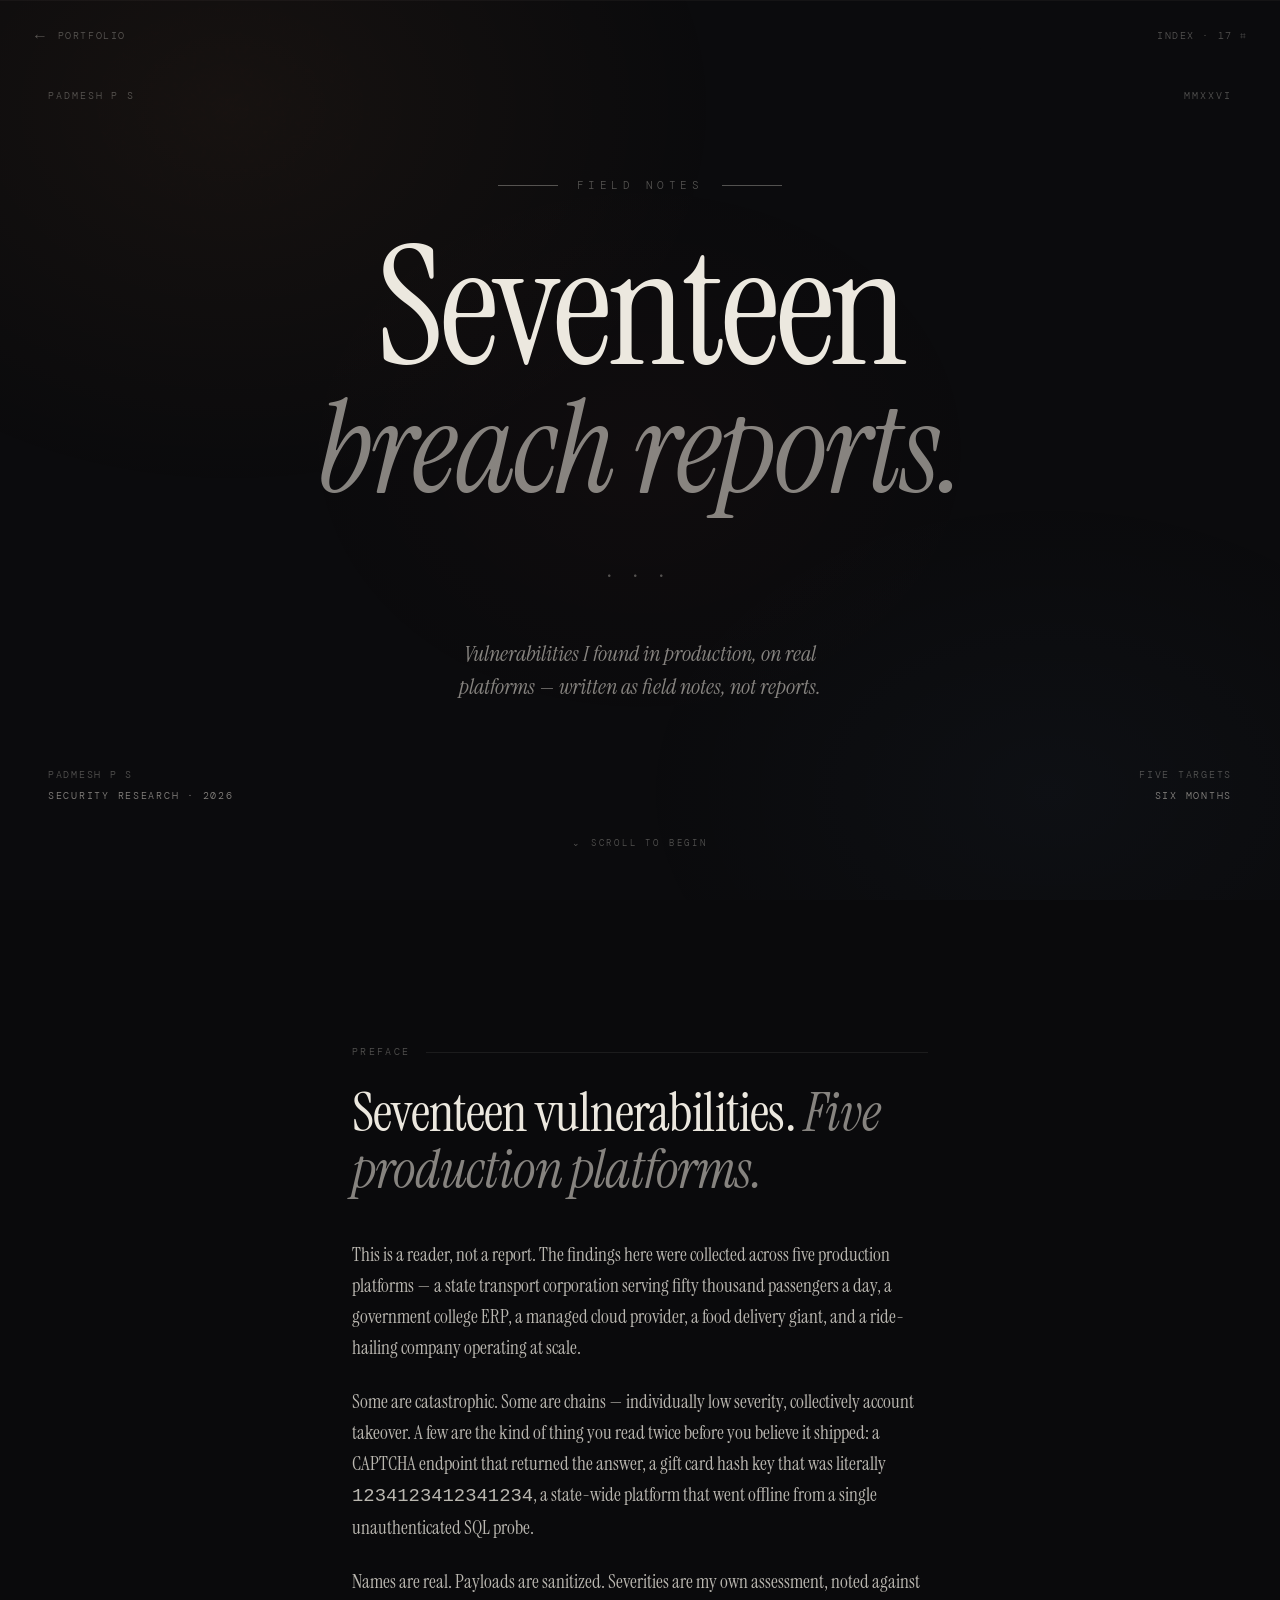
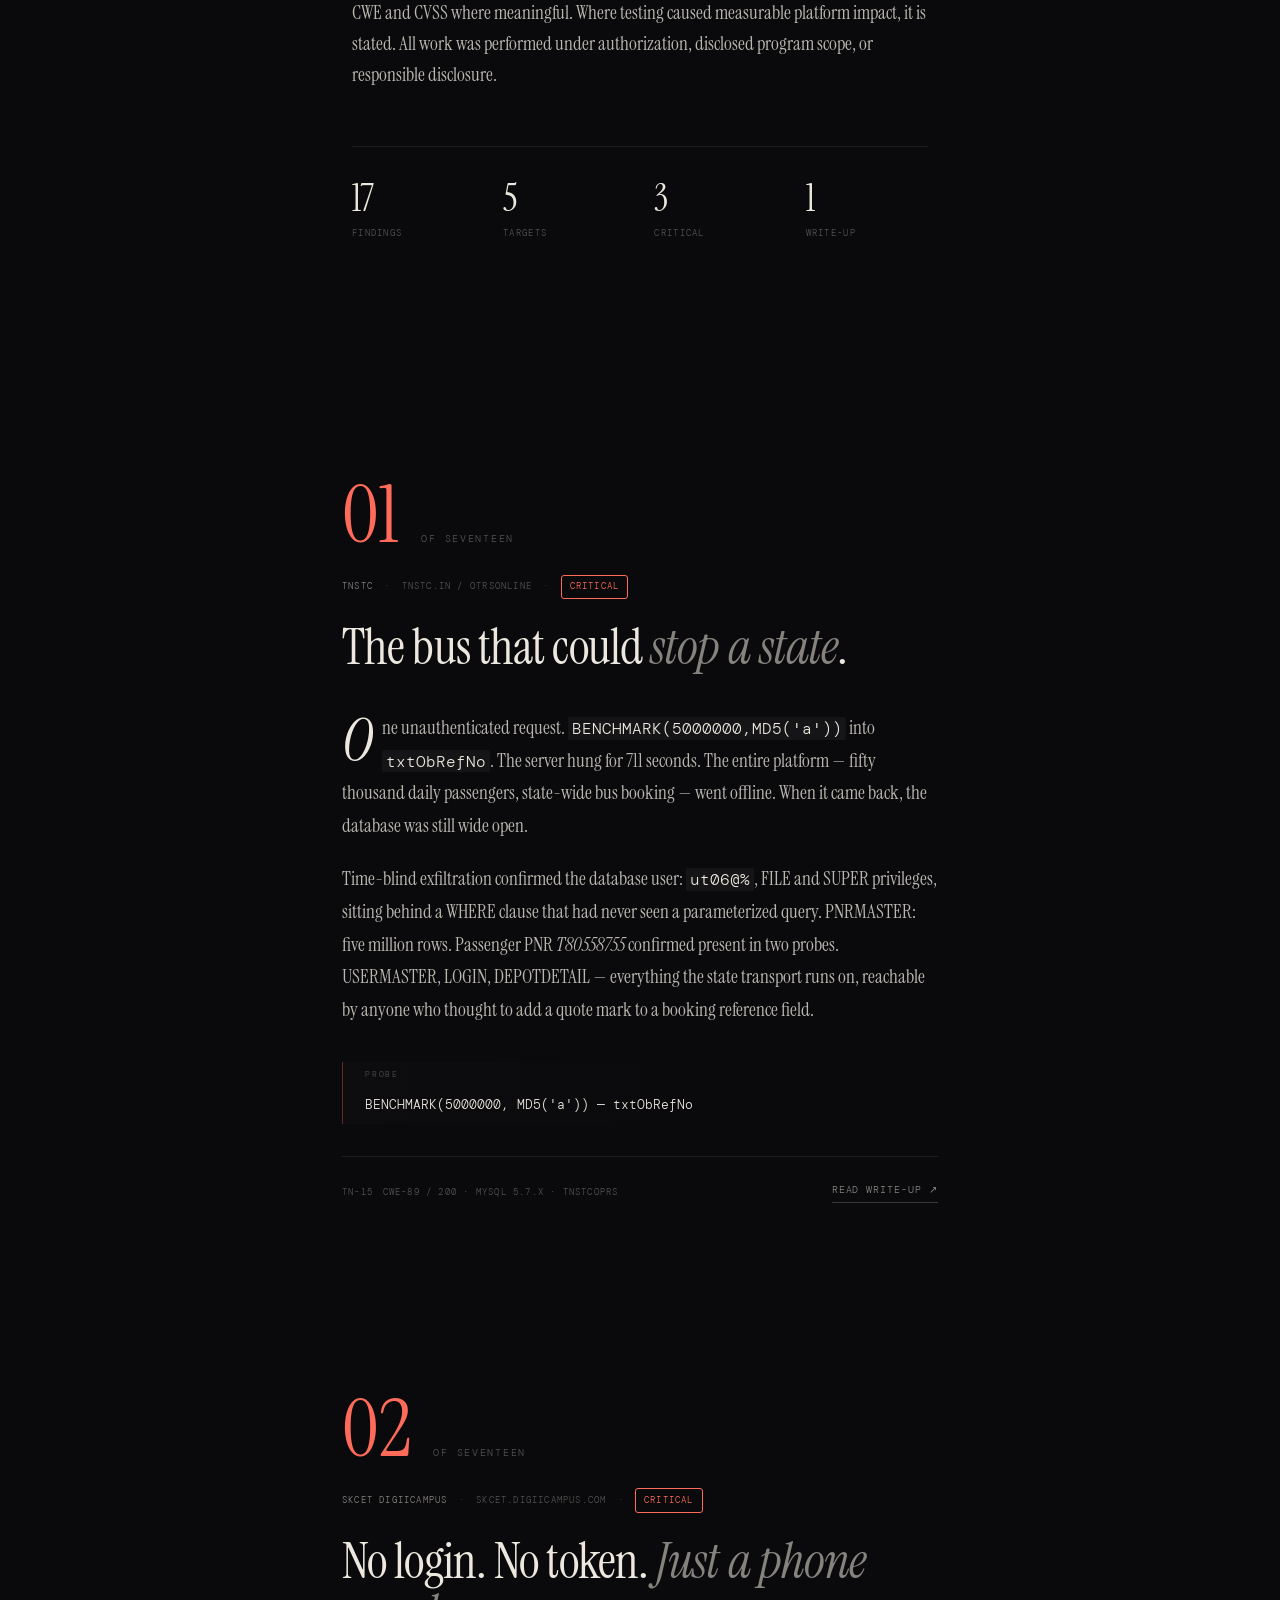
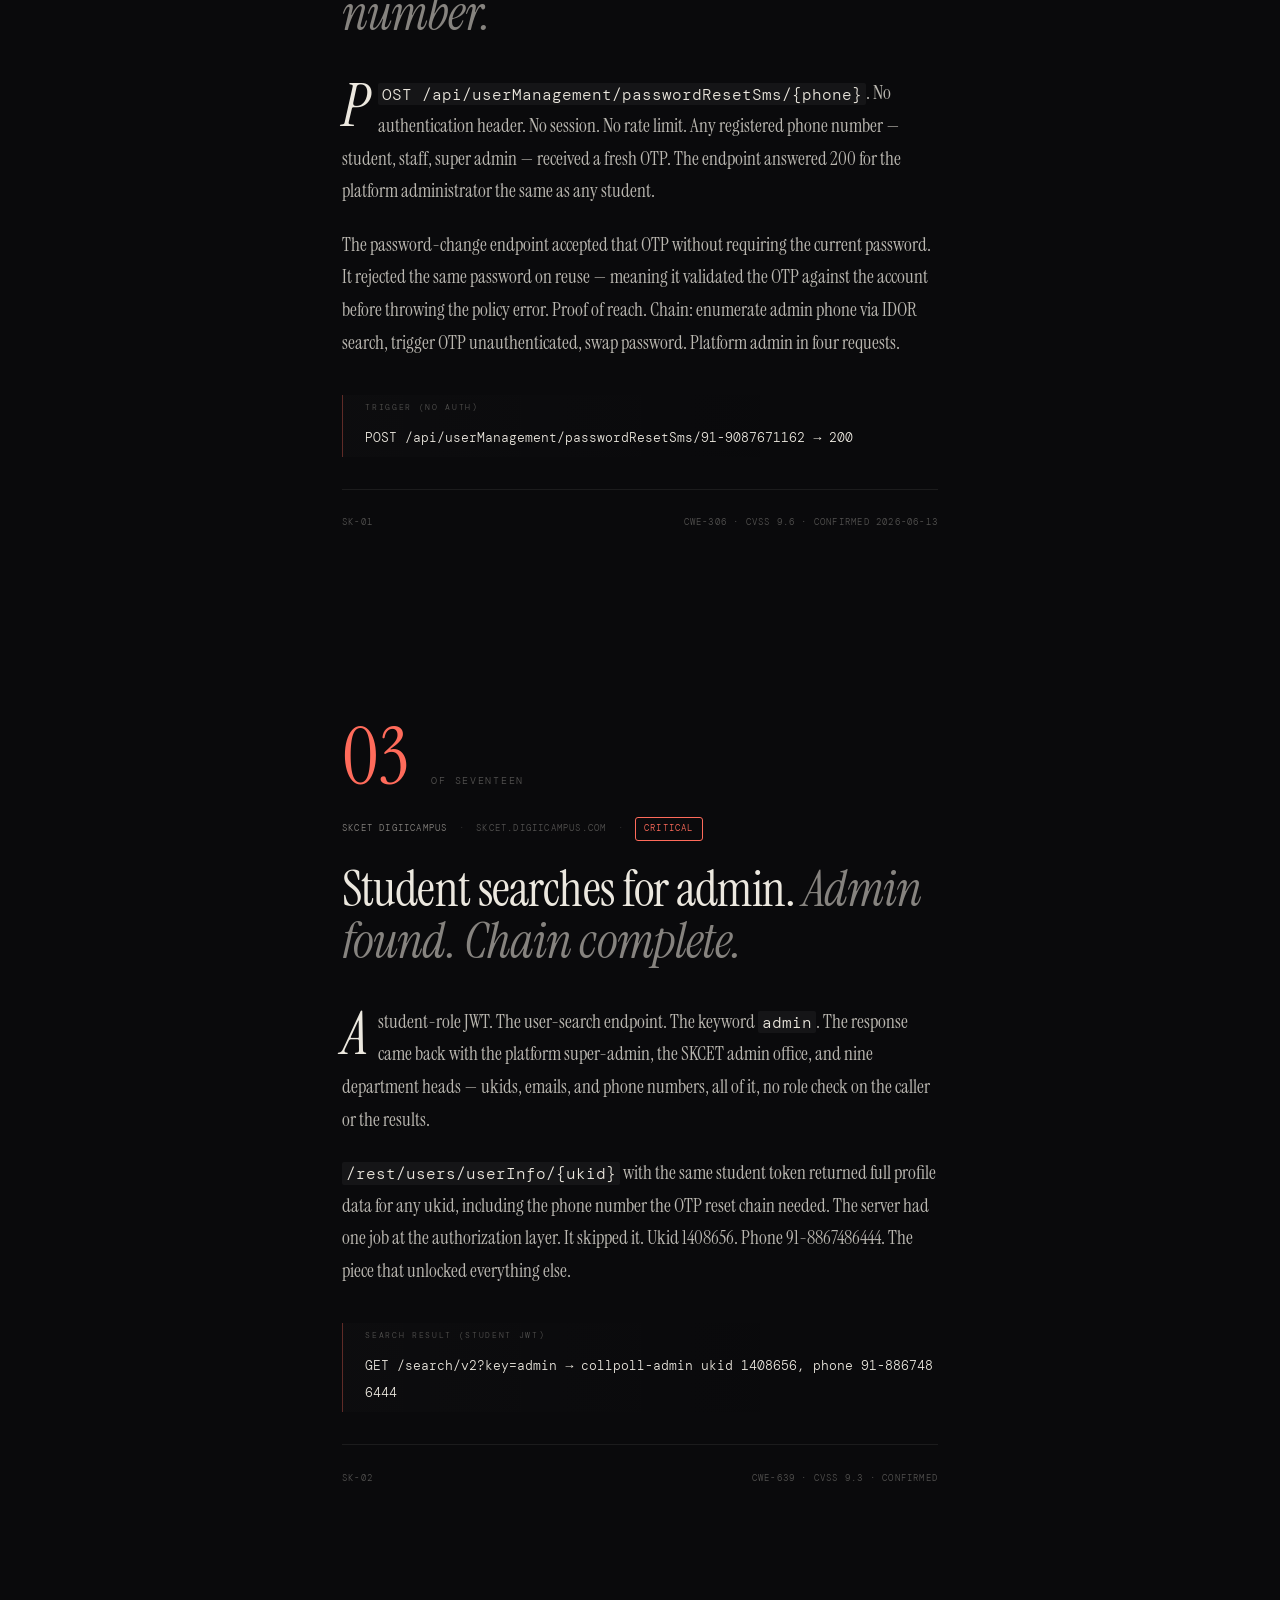
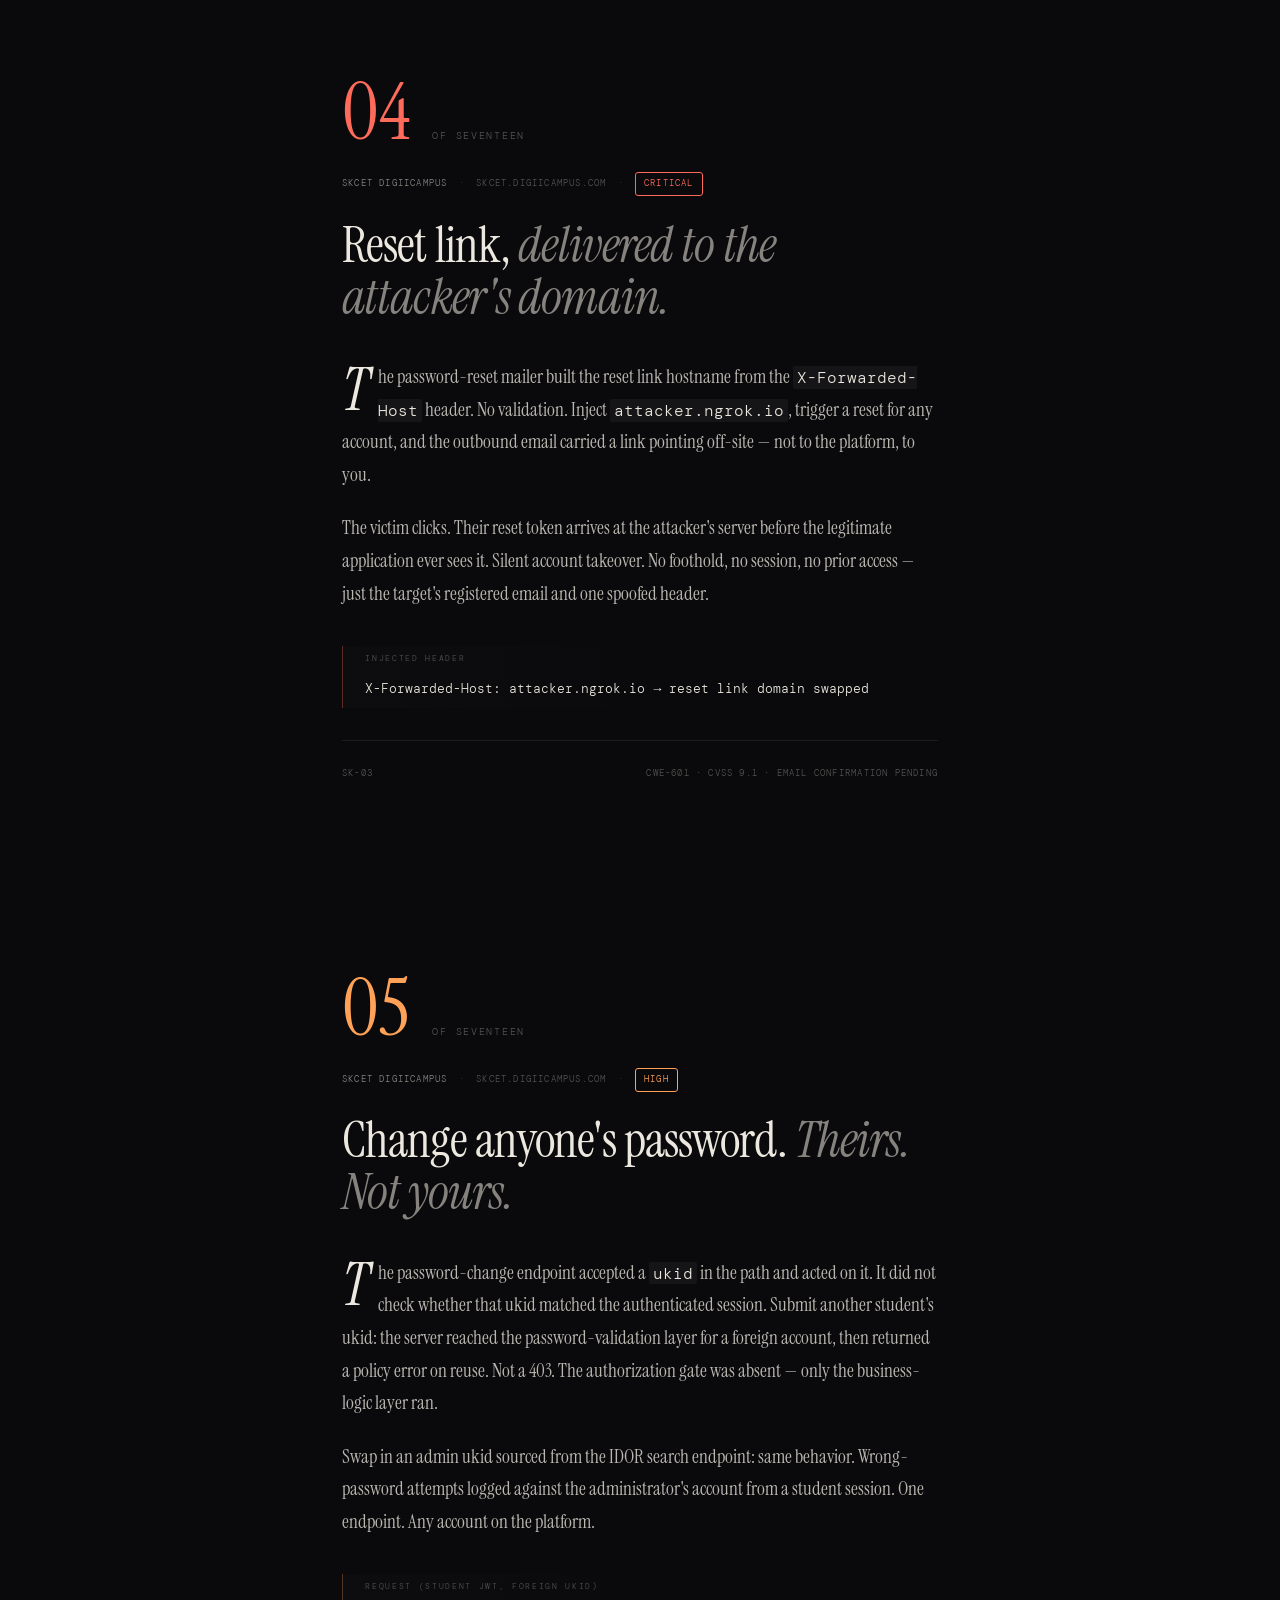
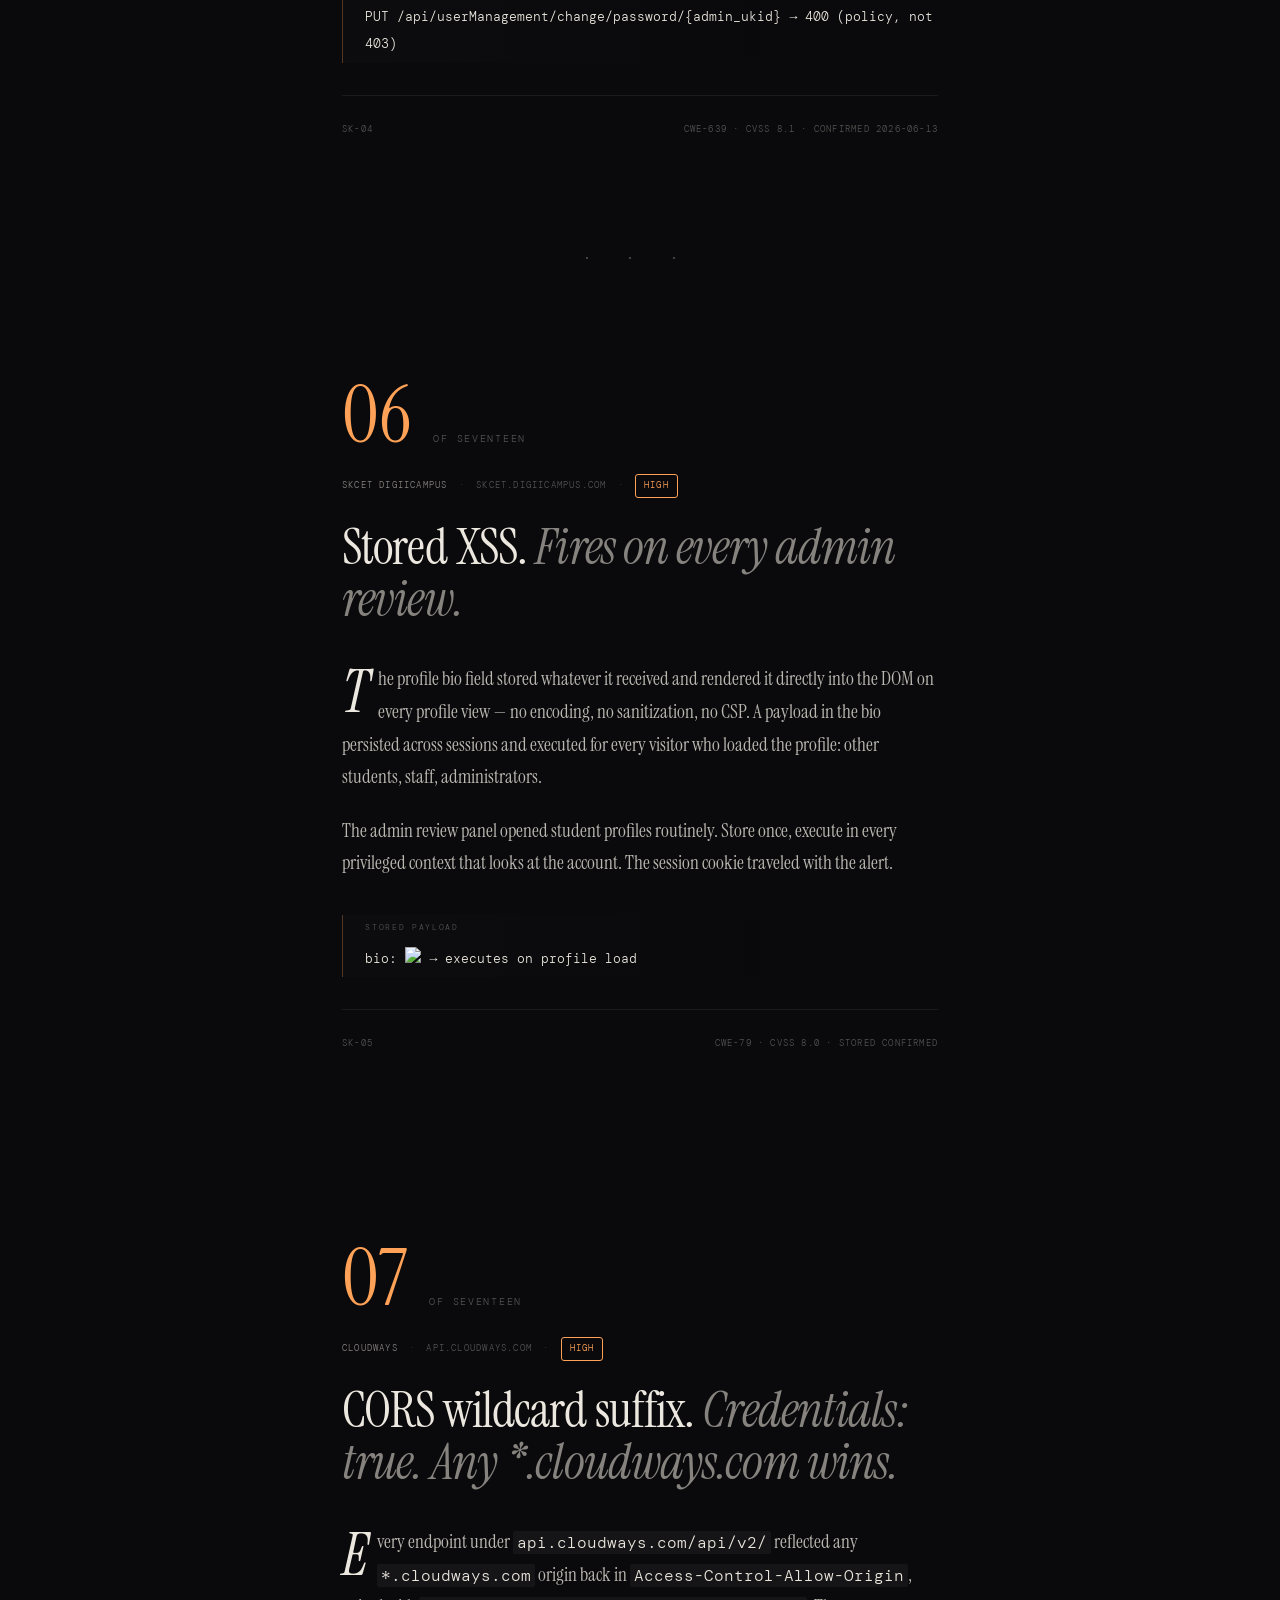
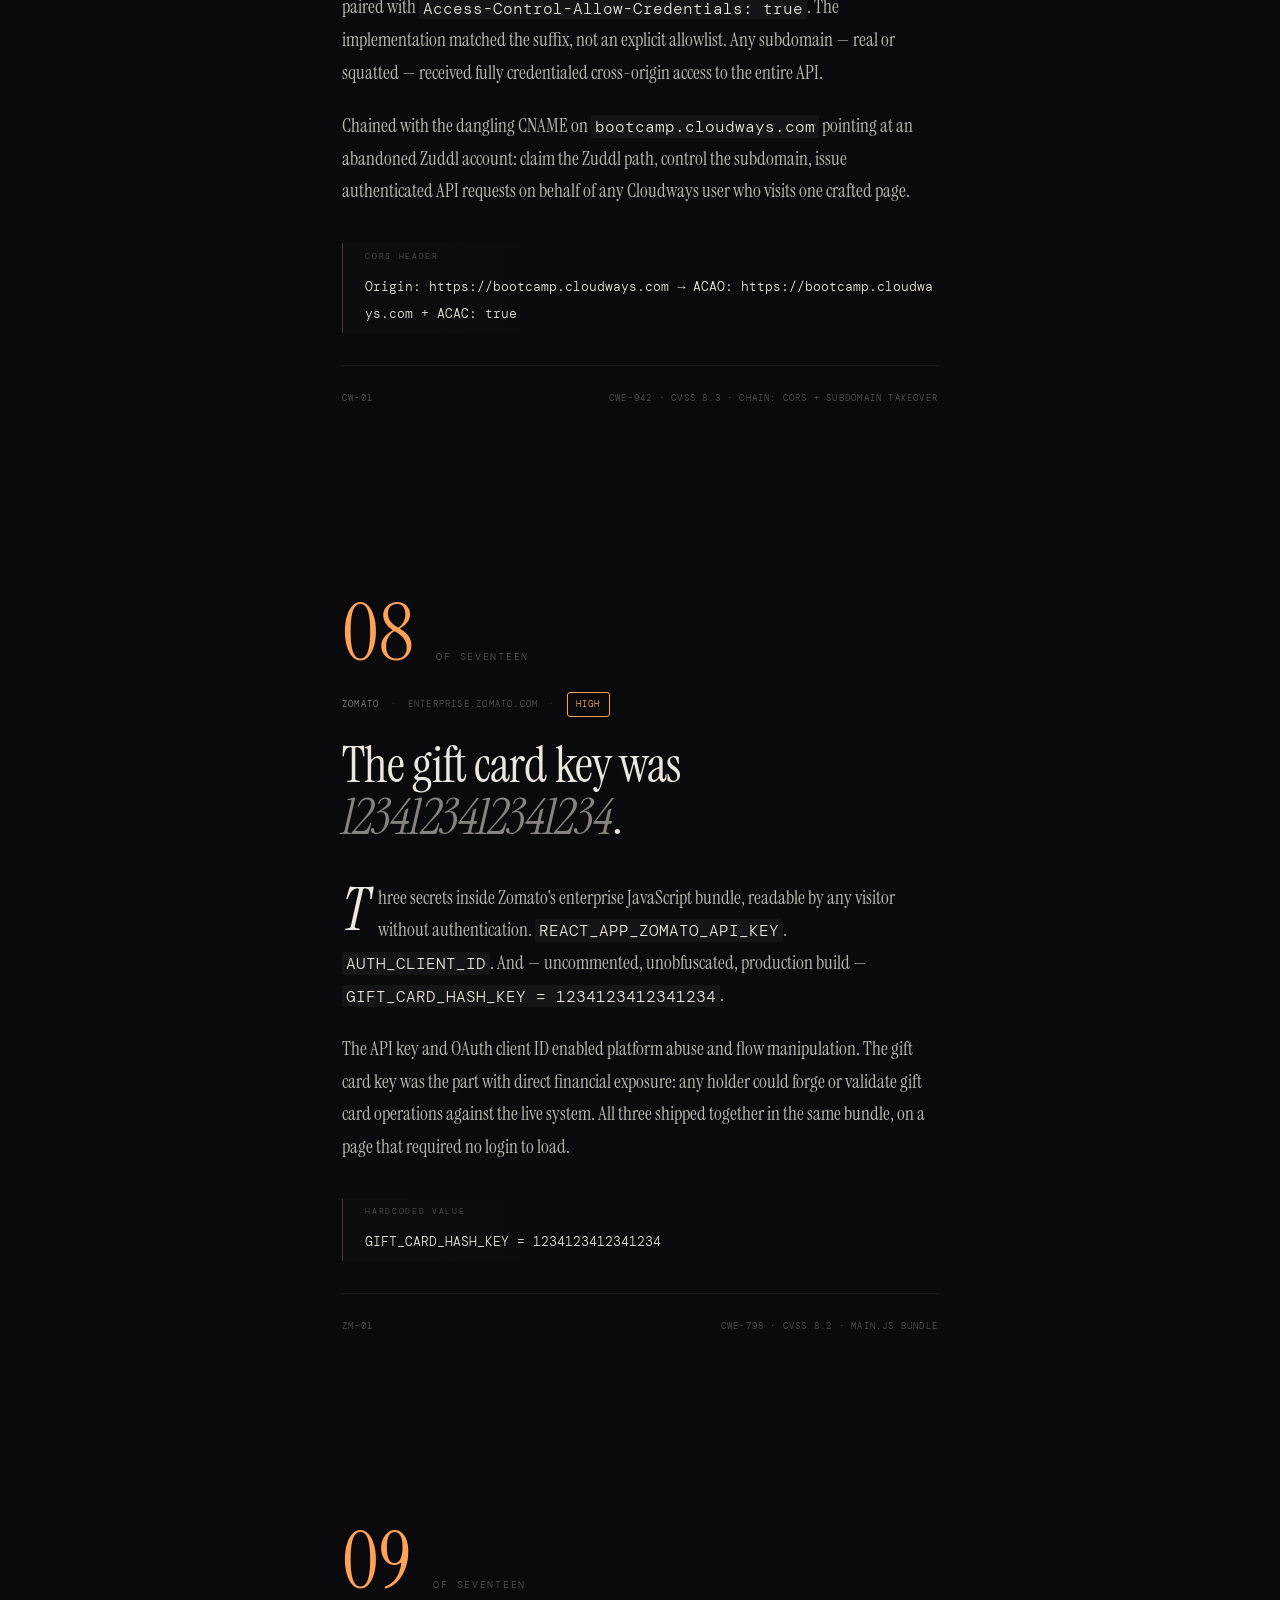
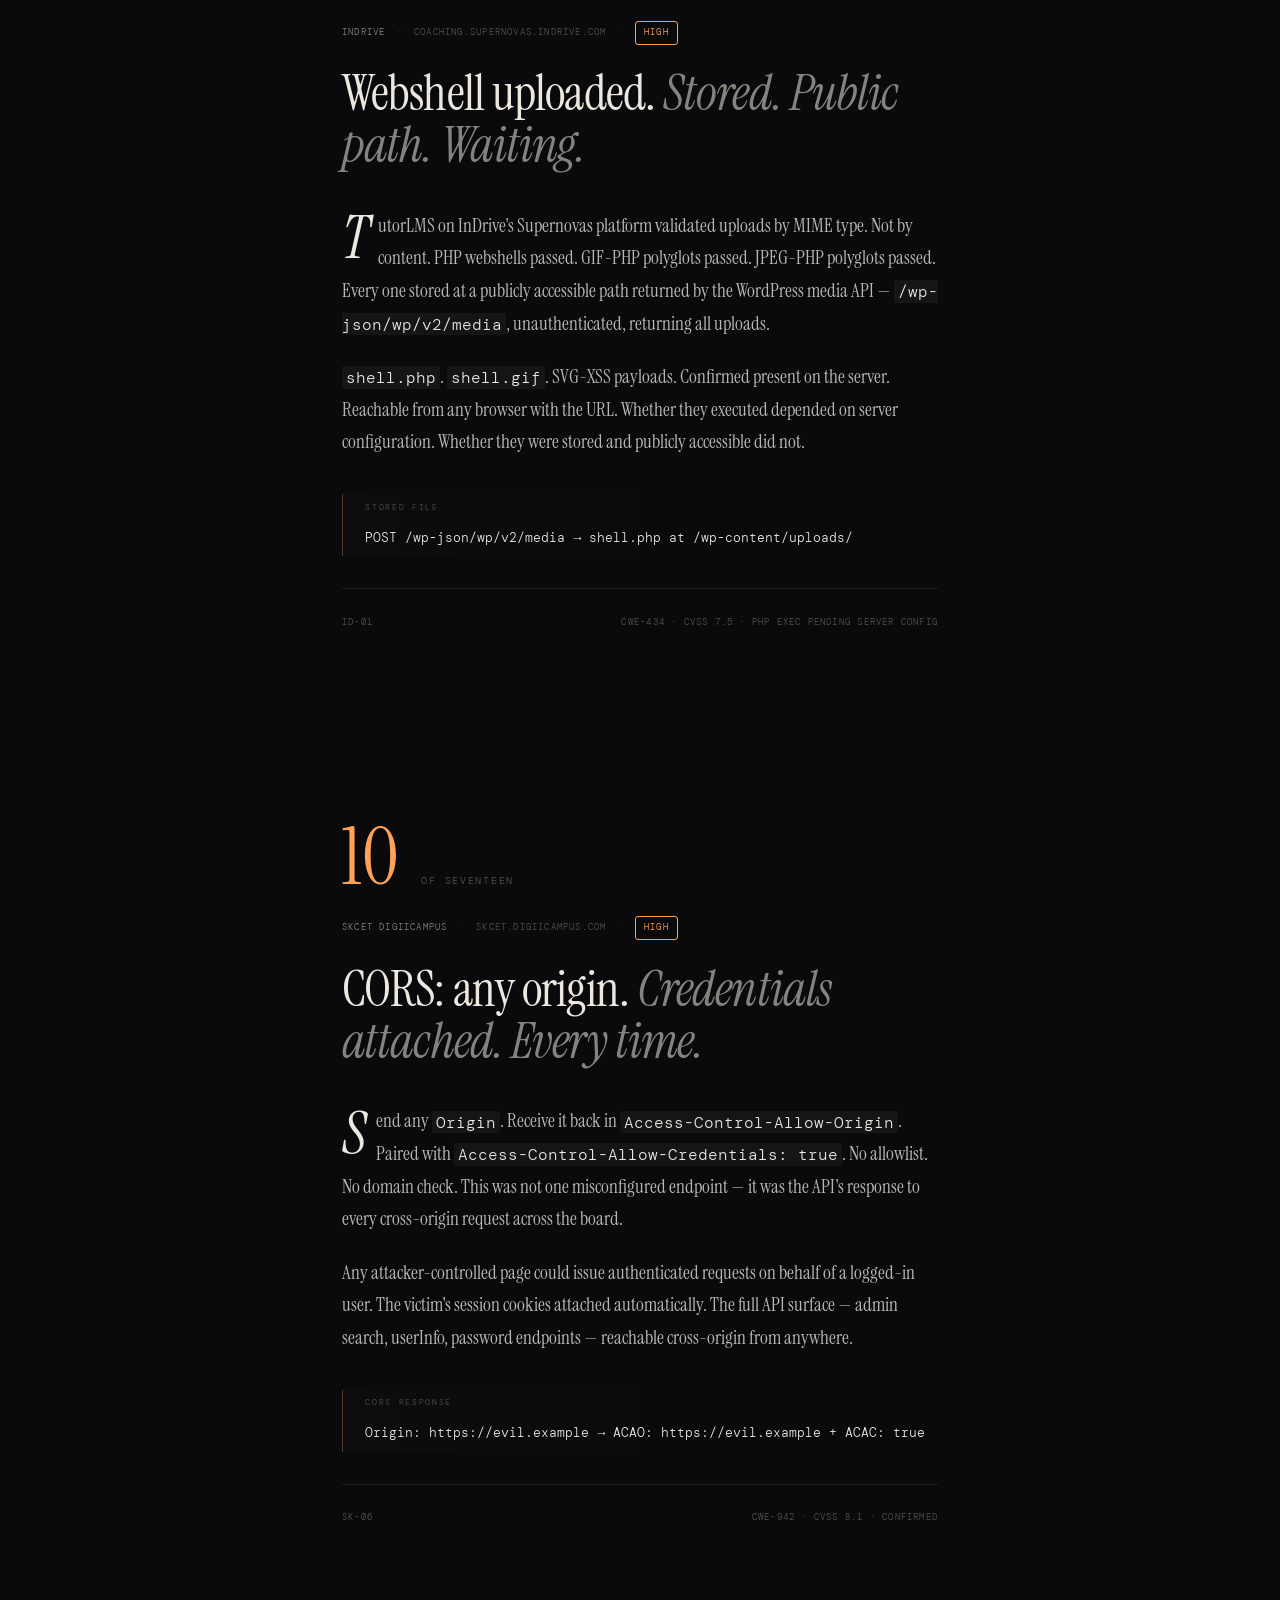
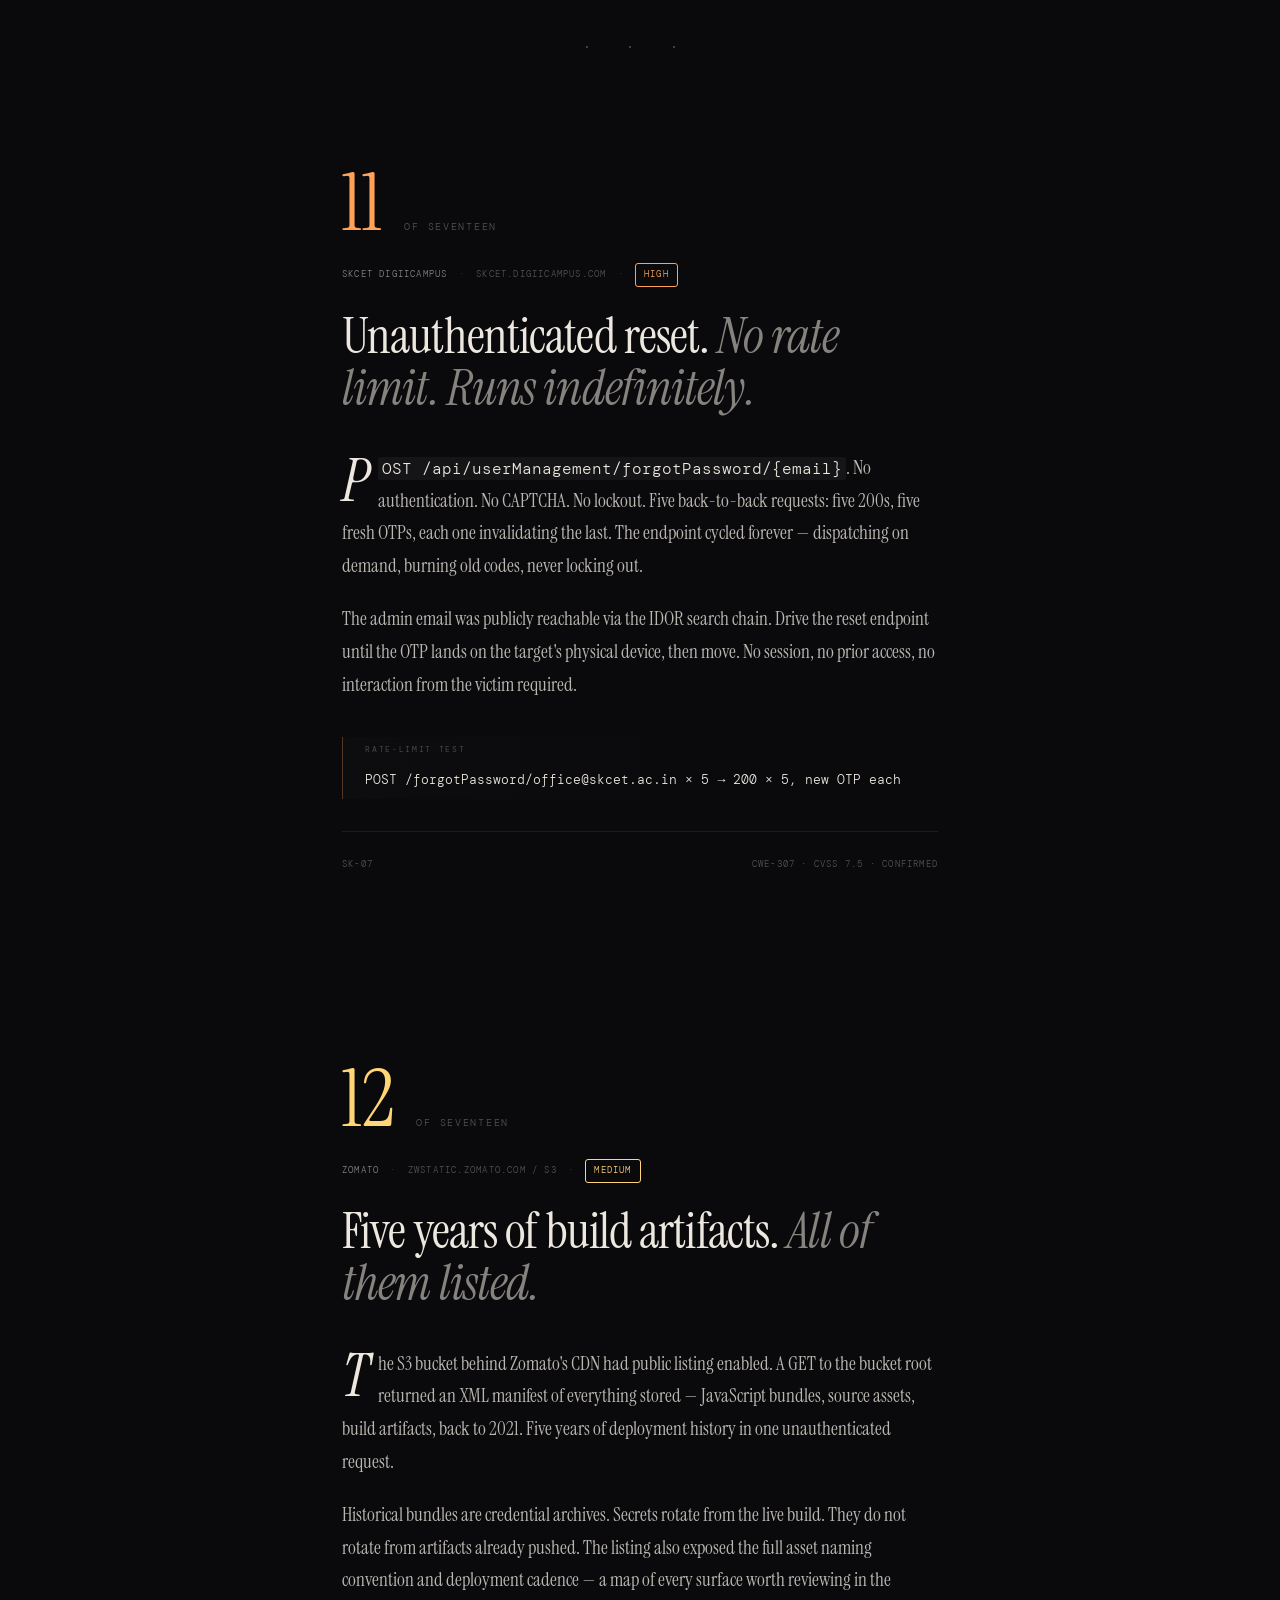
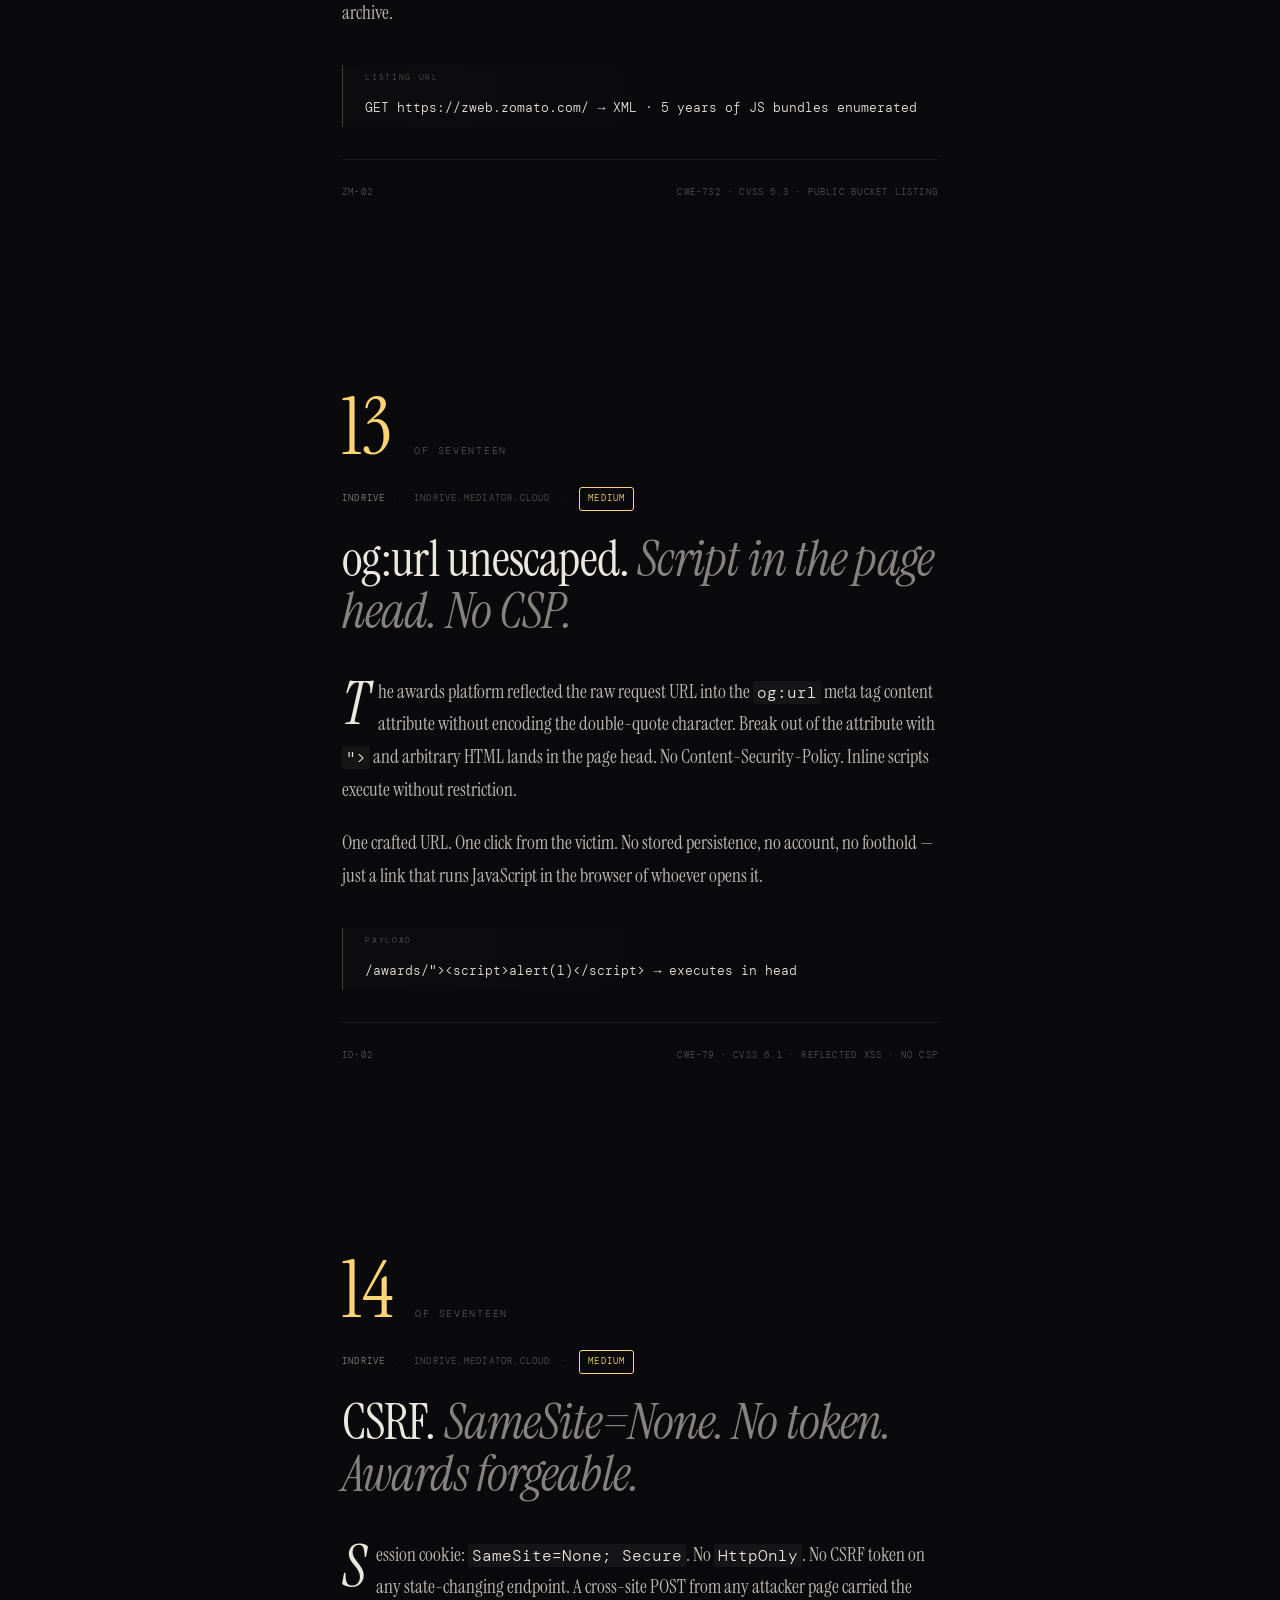
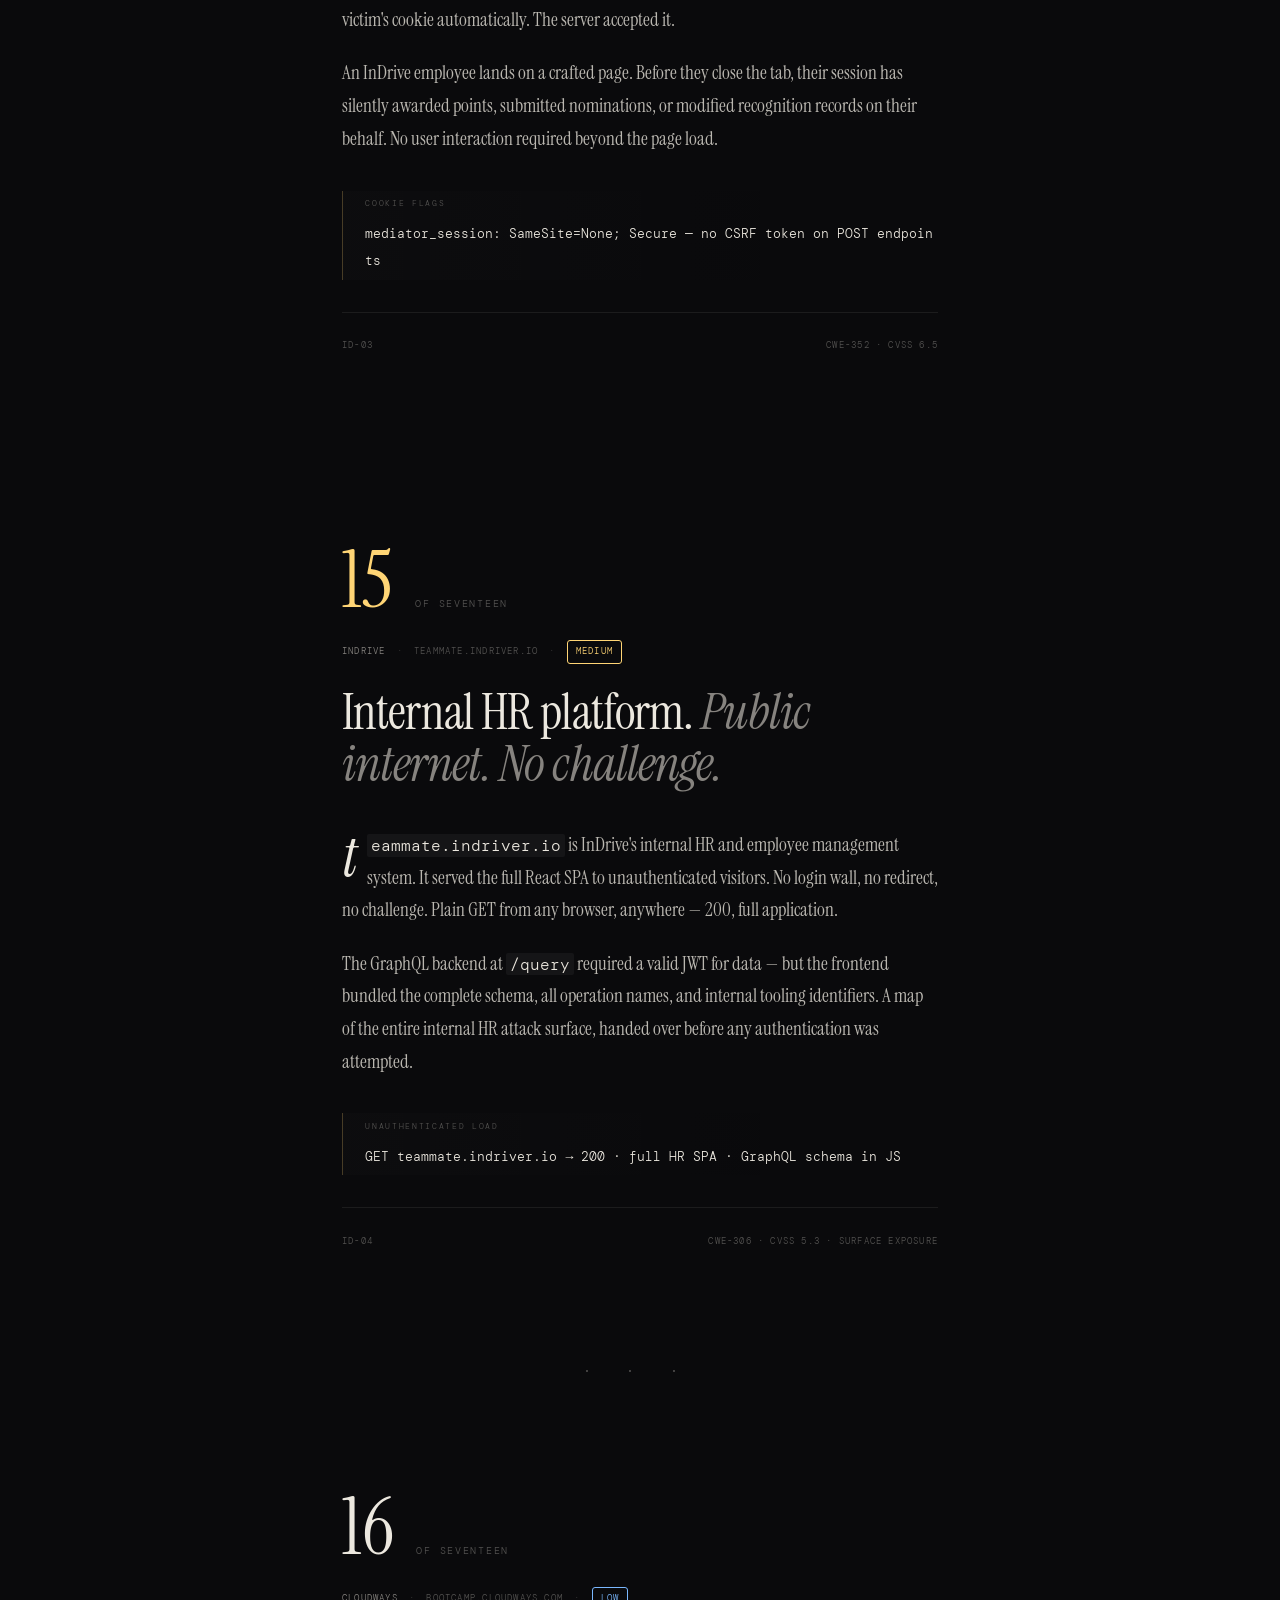
==== commit 2c7bc76b: "Rewrite research.html story bodies and titles — sharper articulation - All 17 stories rewritten: tig" ====
--- a/research.html
+++ b/research.html
@@ -463,7 +463,7 @@
 
 <header class="topbar">
   <a href="index.html"><span class="arrow">←</span> Portfolio</a>
-  <button class="toc-btn" id="tocOpen">Index · 23 ⌗</button>
+  <button class="toc-btn" id="tocOpen">Index · 17 ⌗</button>
 </header>
 
 <div class="wrap">
@@ -502,9 +502,9 @@
   <section class="preface">
     <div class="sec-label"><span>Preface</span><span class="dash"></span></div>
     <h2>Seventeen vulnerabilities. <em>Five production platforms.</em></h2>
-    <p>This is a reader, not a report. The findings ahead were collected between January and June of 2026 across ten production platforms — a state transport corporation, two large e-commerce storefronts, a multi-tenant college ERP, a managed cloud provider, a ride-hailing platform, and others.</p>
-    <p>Some are catastrophic. Most are not. A few are the kind of bug you read three times before you believe it: a CAPTCHA endpoint that returned <em>the answer</em>, a feature-flag service that handed over <em>four hundred toggles</em>, a session ID logged to <em>three CDN providers</em> on every page view.</p>
-    <p>Names are real. Payloads are sanitized. Severities are vendor-aligned. Where a finding caused real platform-wide impact during testing, it is noted. All work was performed under <strong>authorization, program scope, or responsible disclosure.</strong></p>
+    <p>This is a reader, not a report. The findings here were collected across five production platforms — a state transport corporation serving fifty thousand passengers a day, a government college ERP, a managed cloud provider, a food delivery giant, and a ride-hailing company operating at scale.</p>
+    <p>Some are catastrophic. Some are chains — individually low severity, collectively account takeover. A few are the kind of thing you read twice before you believe it shipped: a CAPTCHA endpoint that returned the answer, a gift card hash key that was literally <code>1234123412341234</code>, a state-wide platform that went offline from a single unauthenticated SQL probe.</p>
+    <p>Names are real. Payloads are sanitized. Severities are my own assessment, noted against CWE and CVSS where meaningful. Where testing caused measurable platform impact, it is stated. All work was performed under authorization, disclosed program scope, or responsible disclosure.</p>
     <div class="preface-stats">
       <div><div class="ps-v">17</div><div class="ps-l">Findings</div></div>
       <div><div class="ps-v">5</div><div class="ps-l">Targets</div></div>
@@ -547,7 +547,7 @@
   <button class="toc-close" id="tocClose">Close ✕</button>
   <div class="toc-inner">
     <h2 class="toc-h"><em>Index</em></h2>
-    <div class="toc-sub">Twenty-three chapters · Tap to jump</div>
+    <div class="toc-sub">Seventeen chapters · Tap to jump</div>
     <ol class="toc-list" id="tocList"></ol>
   </div>
 </div>
@@ -559,103 +559,103 @@
   {n:1,id:"TN-15",target:"TNSTC",host:"tnstc.in / OTRSOnline",sev:"crit",
    writeup:"https://medium.com/@padmesh77123/time-based-blind-sql-injection-in-a-government-bus-booking-platform-unauthenticated-access-to-4347c51b467d",
    title:"The bus that could <em>stop a state</em>.",
-   body:`<p>Five million passenger records sat one BENCHMARK away from anyone who knew where to look. The MySQL account behind the query — <code>ut06@%</code> — held FILE and SUPER privileges, the kind reserved for the database administrator.</p><p>A single time-blind probe confirmed a live passenger PNR, <em>T80558755</em>, present in the haystack. The platform is the booking surface for a state transport corporation. Fifty thousand passengers a day. One unauthenticated request.</p>`,
+   body:`<p>One unauthenticated request. <code>BENCHMARK(5000000,MD5('a'))</code> into <code>txtObRefNo</code>. The server hung for 711 seconds. The entire platform — fifty thousand daily passengers, state-wide bus booking — went offline. When it came back, the database was still wide open.</p><p>Time-blind exfiltration confirmed the database user: <code>ut06@%</code>, FILE and SUPER privileges, sitting behind a WHERE clause that had never seen a parameterized query. PNRMASTER: five million rows. Passenger PNR <em>T80558755</em> confirmed present in two probes. USERMASTER, LOGIN, DEPOTDETAIL — everything the state transport runs on, reachable by anyone who thought to add a quote mark to a booking reference field.</p>`,
    evL:"Probe",evC:"BENCHMARK(5000000, MD5('a')) — txtObRefNo",
    meta:"CWE-89 / 200 · MySQL 5.7.x · tnstcoprs"},
 
   {n:2,id:"SK-01",target:"SKCET DigiICampus",host:"skcet.digiicampus.com",sev:"crit",
-   title:"No login. No token. <em>Just your phone number.</em>",
-   body:`<p><code>POST /api/userManagement/passwordResetSms/{phone}</code> dispatched an OTP to any registered number with no authentication header, no session, and no rate limit. The endpoint answered 200 for the platform's super admin the same as any student's.</p><p>The password-change endpoint accepted the OTP, skipped knowledge of the current password entirely, and returned a policy error on reuse — confirming the OTP was validated before rejection. Full chain: enumerate admin phone via IDOR, trigger OTP with no auth, receive on the physical device, reset. Admin access in four requests.</p>`,
+   title:"No login. No token. <em>Just a phone number.</em>",
+   body:`<p><code>POST /api/userManagement/passwordResetSms/{phone}</code>. No authentication header. No session. No rate limit. Any registered phone number — student, staff, super admin — received a fresh OTP. The endpoint answered 200 for the platform administrator the same as any student.</p><p>The password-change endpoint accepted that OTP without requiring the current password. It rejected the same password on reuse — meaning it validated the OTP against the account before throwing the policy error. Proof of reach. Chain: enumerate admin phone via IDOR search, trigger OTP unauthenticated, swap password. Platform admin in four requests.</p>`,
    evL:"Trigger (no auth)",evC:"POST /api/userManagement/passwordResetSms/91-9087671162 → 200",
    meta:"CWE-306 · CVSS 9.6 · confirmed 2026-06-13"},
 
   {n:3,id:"SK-02",target:"SKCET DigiICampus",host:"skcet.digiicampus.com",sev:"crit",
    title:"Student searches for admin. <em>Admin found. Chain complete.</em>",
-   body:`<p>A student-role session could call the user-search endpoint with any key term and receive accounts regardless of role. Searching <code>admin</code> returned the platform super-admin, the SKCET admin office, and nine department heads — ukids, emails, and phone numbers included.</p><p>Calling <code>/rest/users/userInfo/{ukid}</code> with a student JWT on any of those returned the phone number needed for the OTP reset chain. The server never checked whether the caller outranked the target.</p>`,
+   body:`<p>A student-role JWT. The user-search endpoint. The keyword <code>admin</code>. The response came back with the platform super-admin, the SKCET admin office, and nine department heads — ukids, emails, and phone numbers, all of it, no role check on the caller or the results.</p><p><code>/rest/users/userInfo/{ukid}</code> with the same student token returned full profile data for any ukid, including the phone number the OTP reset chain needed. The server had one job at the authorization layer. It skipped it. Ukid 1408656. Phone 91-8867486444. The piece that unlocked everything else.</p>`,
    evL:"Search result (student JWT)",evC:"GET /search/v2?key=admin → collpoll-admin ukid 1408656, phone 91-8867486444",
    meta:"CWE-639 · CVSS 9.3 · confirmed"},
 
   {n:4,id:"SK-03",target:"SKCET DigiICampus",host:"skcet.digiicampus.com",sev:"crit",
    title:"Reset link, <em>delivered to the attacker's domain.</em>",
-   body:`<p>The password-reset email flow consumed the <code>X-Forwarded-Host</code> header without validation and used it to construct the reset link's hostname. Injecting an attacker-controlled domain caused every outbound reset email to carry a link pointing off-site.</p><p>Any user who clicked would send their reset token to the attacker before the legitimate server ever saw it — a silent account takeover requiring no other foothold, just the target's registered email address.</p>`,
+   body:`<p>The password-reset mailer built the reset link hostname from the <code>X-Forwarded-Host</code> header. No validation. Inject <code>attacker.ngrok.io</code>, trigger a reset for any account, and the outbound email carried a link pointing off-site — not to the platform, to you.</p><p>The victim clicks. Their reset token arrives at the attacker's server before the legitimate application ever sees it. Silent account takeover. No foothold, no session, no prior access — just the target's registered email and one spoofed header.</p>`,
    evL:"Injected header",evC:"X-Forwarded-Host: attacker.ngrok.io → reset link domain swapped",
    meta:"CWE-601 · CVSS 9.1 · email confirmation pending"},
 
   {n:5,id:"SK-04",target:"SKCET DigiICampus",host:"skcet.digiicampus.com",sev:"high",
-   title:"Change anyone's password. <em>Theirs.</em>",
-   body:`<p>The password-change endpoint accepted a <code>ukid</code> path parameter and honored it regardless of whether it matched the authenticated session. Submitting a different student's ukid produced "Incorrect existing password" — not a 403. The server reached the password-validation layer for a foreign account, confirming the authorization check was missing.</p><p>With an admin ukid obtained from the IDOR search endpoint, the same request targeted platform administrators.</p>`,
+   title:"Change anyone's password. <em>Theirs. Not yours.</em>",
+   body:`<p>The password-change endpoint accepted a <code>ukid</code> in the path and acted on it. It did not check whether that ukid matched the authenticated session. Submit another student's ukid: the server reached the password-validation layer for a foreign account, then returned a policy error on reuse. Not a 403. The authorization gate was absent — only the business-logic layer ran.</p><p>Swap in an admin ukid sourced from the IDOR search endpoint: same behavior. Wrong-password attempts logged against the administrator's account from a student session. One endpoint. Any account on the platform.</p>`,
    evL:"Request (student JWT, foreign ukid)",evC:"PUT /api/userManagement/change/password/{admin_ukid} → 400 (policy, not 403)",
    meta:"CWE-639 · CVSS 8.1 · confirmed 2026-06-13"},
 
   {n:6,id:"SK-05",target:"SKCET DigiICampus",host:"skcet.digiicampus.com",sev:"high",
-   title:"Stored XSS. <em>Student-accessible.</em>",
-   body:`<p>The user bio field on the profile page stored arbitrary input and reflected it into the DOM on any profile view without sanitisation. A payload in the bio field persisted across sessions and executed for anyone who loaded the profile — students, staff, or administrators.</p><p>No Content Security Policy was present to contain execution. The attack surface included the admin review panel, where staff routinely viewed student profiles.</p>`,
+   title:"Stored XSS. <em>Fires on every admin review.</em>",
+   body:`<p>The profile bio field stored whatever it received and rendered it directly into the DOM on every profile view — no encoding, no sanitization, no CSP. A payload in the bio persisted across sessions and executed for every visitor who loaded the profile: other students, staff, administrators.</p><p>The admin review panel opened student profiles routinely. Store once, execute in every privileged context that looks at the account. The session cookie traveled with the alert.</p>`,
    evL:"Stored payload",evC:"bio: <img src=x onerror=alert(document.cookie)> → executes on profile load",
    meta:"CWE-79 · CVSS 8.0 · stored confirmed"},
 
   {n:7,id:"CW-01",target:"Cloudways",host:"api.cloudways.com",sev:"high",
-   title:"CORS: credentials=true. <em>Origin: attacker.cloudways.com</em>",
-   body:`<p>Every endpoint under <code>api.cloudways.com/api/v2/</code> reflected any <code>*.cloudways.com</code> subdomain back in <code>Access-Control-Allow-Origin</code> with <code>Access-Control-Allow-Credentials: true</code>. The regex matched the suffix, not the exact allowlist.</p><p>Chained with the subdomain takeover on <code>bootcamp.cloudways.com</code> — a dangling CNAME to an abandoned Zuddl account — an attacker who claimed that subdomain could make fully credentialed cross-origin requests to the entire Cloudways API on behalf of any authenticated user visiting a crafted page.</p>`,
+   title:"CORS wildcard suffix. <em>Credentials: true. Any *.cloudways.com wins.</em>",
+   body:`<p>Every endpoint under <code>api.cloudways.com/api/v2/</code> reflected any <code>*.cloudways.com</code> origin back in <code>Access-Control-Allow-Origin</code>, paired with <code>Access-Control-Allow-Credentials: true</code>. The implementation matched the suffix, not an explicit allowlist. Any subdomain — real or squatted — received fully credentialed cross-origin access to the entire API.</p><p>Chained with the dangling CNAME on <code>bootcamp.cloudways.com</code> pointing at an abandoned Zuddl account: claim the Zuddl path, control the subdomain, issue authenticated API requests on behalf of any Cloudways user who visits one crafted page.</p>`,
    evL:"CORS header",evC:"Origin: https://bootcamp.cloudways.com → ACAO: https://bootcamp.cloudways.com + ACAC: true",
    meta:"CWE-942 · CVSS 8.3 · chain: CORS + subdomain takeover"},
 
   {n:8,id:"ZM-01",target:"Zomato",host:"enterprise.zomato.com",sev:"high",
-   title:"The four-digit <em>gift card key</em>.",
-   body:`<p>Three secrets traveled hand-in-hand inside Zomato's enterprise JavaScript bundle. <code>REACT_APP_ZOMATO_API_KEY</code>. <code>AUTH_CLIENT_ID</code>. And, sitting beside them — uncommented, unobfuscated, in production — the punchline.</p><p>Any visitor to the enterprise portal could read the credentials without authentication. The gift card key in particular represented direct financial impact — any party holding it could forge or validate gift card operations against the production system.</p>`,
+   title:"The gift card key was <em>1234123412341234</em>.",
+   body:`<p>Three secrets inside Zomato's enterprise JavaScript bundle, readable by any visitor without authentication. <code>REACT_APP_ZOMATO_API_KEY</code>. <code>AUTH_CLIENT_ID</code>. And — uncommented, unobfuscated, production build — <code>GIFT_CARD_HASH_KEY = 1234123412341234</code>.</p><p>The API key and OAuth client ID enabled platform abuse and flow manipulation. The gift card key was the part with direct financial exposure: any holder could forge or validate gift card operations against the live system. All three shipped together in the same bundle, on a page that required no login to load.</p>`,
    evL:"Hardcoded value",evC:"GIFT_CARD_HASH_KEY = 1234123412341234",
    meta:"CWE-798 · CVSS 8.2 · main.js bundle"},
 
   {n:9,id:"ID-01",target:"InDrive",host:"coaching.supernovas.indrive.com",sev:"high",
-   title:"Webshell uploaded. <em>Stored. Accessible. Waiting.</em>",
-   body:`<p>The TutorLMS plugin on InDrive's Supernovas education platform validated uploaded files by MIME type only — not by content. PHP webshells, GIF-PHP polyglots, and JPEG-PHP polyglots all passed the check and were stored at publicly accessible paths returned by the WordPress media API.</p><p>The REST endpoint <code>/wp-json/wp/v2/media</code> returned all uploaded files without authentication. Multiple shells — including <code>shell.php</code>, <code>shell.gif</code>, and SVG-XSS payloads — were confirmed stored on the server and reachable by anyone with the URL.</p>`,
+   title:"Webshell uploaded. <em>Stored. Public path. Waiting.</em>",
+   body:`<p>TutorLMS on InDrive's Supernovas platform validated uploads by MIME type. Not by content. PHP webshells passed. GIF-PHP polyglots passed. JPEG-PHP polyglots passed. Every one stored at a publicly accessible path returned by the WordPress media API — <code>/wp-json/wp/v2/media</code>, unauthenticated, returning all uploads.</p><p><code>shell.php</code>. <code>shell.gif</code>. SVG-XSS payloads. Confirmed present on the server. Reachable from any browser with the URL. Whether they executed depended on server configuration. Whether they were stored and publicly accessible did not.</p>`,
    evL:"Stored file",evC:"POST /wp-json/wp/v2/media → shell.php at /wp-content/uploads/",
    meta:"CWE-434 · CVSS 7.5 · PHP exec pending server config"},
 
   {n:10,id:"SK-06",target:"SKCET DigiICampus",host:"skcet.digiicampus.com",sev:"high",
-   title:"CORS: any origin. <em>Credentials included.</em>",
-   body:`<p>The API reflected arbitrary <code>Origin</code> headers back in <code>Access-Control-Allow-Origin</code> and paired them with <code>Access-Control-Allow-Credentials: true</code>. No allowlist. No validation.</p><p>Any page on any domain could issue cross-origin authenticated requests on behalf of a logged-in student or staff member. Auth tokens in cookies were included automatically, making the full API surface — including admin search and userInfo endpoints — reachable cross-origin from any attacker page.</p>`,
+   title:"CORS: any origin. <em>Credentials attached. Every time.</em>",
+   body:`<p>Send any <code>Origin</code>. Receive it back in <code>Access-Control-Allow-Origin</code>. Paired with <code>Access-Control-Allow-Credentials: true</code>. No allowlist. No domain check. This was not one misconfigured endpoint — it was the API's response to every cross-origin request across the board.</p><p>Any attacker-controlled page could issue authenticated requests on behalf of a logged-in user. The victim's session cookies attached automatically. The full API surface — admin search, userInfo, password endpoints — reachable cross-origin from anywhere.</p>`,
    evL:"CORS response",evC:"Origin: https://evil.example → ACAO: https://evil.example + ACAC: true",
    meta:"CWE-942 · CVSS 8.1 · confirmed"},
 
   {n:11,id:"SK-07",target:"SKCET DigiICampus",host:"skcet.digiicampus.com",sev:"high",
-   title:"Unauthenticated reset trigger. <em>No auth. No rate limit.</em>",
-   body:`<p>The email-based password reset trigger required no authentication and enforced no rate limit. Back-to-back requests to <code>POST /api/userManagement/forgotPassword/{email}</code> returned 200 indefinitely, dispatching a fresh OTP each time and invalidating the previous one.</p><p>Unauthenticated trigger with no lockout and no CAPTCHA allowed continuous OTP cycling against any account. The admin email was publicly discoverable via the IDOR chain, making this a direct path to admin account compromise.</p>`,
+   title:"Unauthenticated reset. <em>No rate limit. Runs indefinitely.</em>",
+   body:`<p><code>POST /api/userManagement/forgotPassword/{email}</code>. No authentication. No CAPTCHA. No lockout. Five back-to-back requests: five 200s, five fresh OTPs, each one invalidating the last. The endpoint cycled forever — dispatching on demand, burning old codes, never locking out.</p><p>The admin email was publicly reachable via the IDOR search chain. Drive the reset endpoint until the OTP lands on the target's physical device, then move. No session, no prior access, no interaction from the victim required.</p>`,
    evL:"Rate-limit test",evC:"POST /forgotPassword/office@skcet.ac.in × 5 → 200 × 5, new OTP each",
    meta:"CWE-307 · CVSS 7.5 · confirmed"},
 
   {n:12,id:"ZM-02",target:"Zomato",host:"zwstatic.zomato.com / S3",sev:"med",
-   title:"Five years of bundles. <em>Publicly indexed.</em>",
-   body:`<p>The S3 bucket backing Zomato's CDN at <code>zwstatic.zomato.com</code> had public listing enabled. An unauthenticated GET to the bucket root returned an XML manifest of every object stored — JavaScript bundles, source assets, and build artifacts dating back to 2021.</p><p>Historical bundles are a reconnaissance goldmine: older code often contains secrets that have since been rotated from the live bundle but remain readable in the archive. The listing also maps the full asset naming convention and deployment cadence.</p>`,
+   title:"Five years of build artifacts. <em>All of them listed.</em>",
+   body:`<p>The S3 bucket behind Zomato's CDN had public listing enabled. A GET to the bucket root returned an XML manifest of everything stored — JavaScript bundles, source assets, build artifacts, back to 2021. Five years of deployment history in one unauthenticated request.</p><p>Historical bundles are credential archives. Secrets rotate from the live build. They do not rotate from artifacts already pushed. The listing also exposed the full asset naming convention and deployment cadence — a map of every surface worth reviewing in the archive.</p>`,
    evL:"Listing URL",evC:"GET https://zweb.zomato.com/ → XML · 5 years of JS bundles enumerated",
    meta:"CWE-732 · CVSS 5.3 · public bucket listing"},
 
   {n:13,id:"ID-02",target:"InDrive",host:"indrive.mediator.cloud",sev:"med",
-   title:"og:url, <em>unescaped. No CSP.</em>",
-   body:`<p>The awards platform at <code>indrive.mediator.cloud</code> reflected the raw request URL into the <code>og:url</code> meta tag content attribute without HTML-encoding the double-quote character. Breaking out of the attribute context with <code>"&gt;</code> injected arbitrary HTML into the page head.</p><p>With no Content-Security-Policy header present, inline scripts executed without restriction. The attack required a crafted URL delivered to a victim — one click, no stored persistence needed.</p>`,
+   title:"og:url unescaped. <em>Script in the page head. No CSP.</em>",
+   body:`<p>The awards platform reflected the raw request URL into the <code>og:url</code> meta tag content attribute without encoding the double-quote character. Break out of the attribute with <code>"&gt;</code> and arbitrary HTML lands in the page head. No Content-Security-Policy. Inline scripts execute without restriction.</p><p>One crafted URL. One click from the victim. No stored persistence, no account, no foothold — just a link that runs JavaScript in the browser of whoever opens it.</p>`,
    evL:"Payload",evC:`/awards/">&lt;script&gt;alert(1)&lt;/script&gt; → executes in head`,
    meta:"CWE-79 · CVSS 6.1 · reflected XSS · no CSP"},
 
   {n:14,id:"ID-03",target:"InDrive",host:"indrive.mediator.cloud",sev:"med",
-   title:"CSRF. <em>SameSite=None. No token.</em>",
-   body:`<p>The awards platform set its session cookie with <code>SameSite=None; Secure</code> and no <code>HttpOnly</code> flag. No CSRF token was present on any state-changing POST endpoint. Cross-site requests from any attacker-controlled page carried the victim's session automatically.</p><p>An attacker could silently award points, submit nominations, or modify recognition records on behalf of any authenticated InDrive employee who visited a crafted page — no interaction beyond the page load required.</p>`,
+   title:"CSRF. <em>SameSite=None. No token. Awards forgeable.</em>",
+   body:`<p>Session cookie: <code>SameSite=None; Secure</code>. No <code>HttpOnly</code>. No CSRF token on any state-changing endpoint. A cross-site POST from any attacker page carried the victim's cookie automatically. The server accepted it.</p><p>An InDrive employee lands on a crafted page. Before they close the tab, their session has silently awarded points, submitted nominations, or modified recognition records on their behalf. No user interaction required beyond the page load.</p>`,
    evL:"Cookie flags",evC:"mediator_session: SameSite=None; Secure — no CSRF token on POST endpoints",
    meta:"CWE-352 · CVSS 6.5"},
 
   {n:15,id:"ID-04",target:"InDrive",host:"teammate.indriver.io",sev:"med",
-   title:"Internal HR platform. <em>Public. No auth challenge.</em>",
-   body:`<p><code>teammate.indriver.io</code> served a full React SPA for InDrive's internal HR and employee-management system to unauthenticated visitors. The HTML, JS bundles, and all assets loaded without any login wall or redirect.</p><p>The GraphQL backend at <code>/query</code> returned 403 without a valid JWT — but the frontend exposed the full schema, all operation names, and internal tooling identifiers simply by loading the page. A complete map of the internal HR attack surface, delivered unauthenticated on request.</p>`,
+   title:"Internal HR platform. <em>Public internet. No challenge.</em>",
+   body:`<p><code>teammate.indriver.io</code> is InDrive's internal HR and employee management system. It served the full React SPA to unauthenticated visitors. No login wall, no redirect, no challenge. Plain GET from any browser, anywhere — 200, full application.</p><p>The GraphQL backend at <code>/query</code> required a valid JWT for data — but the frontend bundled the complete schema, all operation names, and internal tooling identifiers. A map of the entire internal HR attack surface, handed over before any authentication was attempted.</p>`,
    evL:"Unauthenticated load",evC:"GET teammate.indriver.io → 200 · full HR SPA · GraphQL schema in JS",
    meta:"CWE-306 · CVSS 5.3 · surface exposure"},
 
   {n:16,id:"CW-02",target:"Cloudways",host:"bootcamp.cloudways.com",sev:"low",
-   title:"Dangling CNAME. <em>Subdomain up for grabs.</em>",
-   body:`<p><code>bootcamp.cloudways.com</code> held a CNAME to a Zuddl whitelabel subdomain returning 404. The Cloudways account on Zuddl appeared expired or deleted.</p><p>An attacker who registered the same whitelabel path on Zuddl would gain control of a <code>*.cloudways.com</code> subdomain. Chained with the CORS wildcard-suffix match on <code>api.cloudways.com</code>, this converts a dangling DNS record into a fully credentialed API takeover vector.</p>`,
+   title:"Dangling CNAME. <em>One Zuddl registration away.</em>",
+   body:`<p><code>bootcamp.cloudways.com</code> CNAMEs to a Zuddl whitelabel subdomain returning 404. The Cloudways account on Zuddl is gone. The DNS record is not.</p><p>Register the same whitelabel path on Zuddl. Control the subdomain. Serve whatever you want from a <code>*.cloudways.com</code> origin. Standalone: low. Against the wildcard-suffix CORS match on <code>api.cloudways.com</code>: that dangling DNS entry becomes a fully credentialed API takeover vector for any authenticated Cloudways user who visits one page.</p>`,
    evL:"DNS",evC:"bootcamp.cloudways.com CNAME → zuddl-wl.*.app → 404 Not Found",
    meta:"CWE-350 · standalone low · critical when chained with CW-01"},
 
   {n:17,id:"ZM-03",target:"Zomato",host:"enterprise.zomato.com",sev:"low",
-   title:"Source map. <em>Full enterprise tree, public.</em>",
-   body:`<p>The production JavaScript source map for Zomato's enterprise portal was publicly accessible at the standard <code>.map</code> path. Source maps reverse the minification: every original filename, directory structure, and line of pre-build source code is recoverable.</p><p>The file exposed the full internal project tree, component naming conventions, and business logic pathways of a platform handling enterprise B2B orders — without authentication, from a single HTTP GET.</p>`,
+   title:"Source map public. <em>1,021 files reconstructed from one GET.</em>",
+   body:`<p>The production JavaScript source map for Zomato's enterprise portal sat at the standard <code>.map</code> path, publicly accessible. One HTTP GET. 6.1 MB. 1,021 files — 299 application files — every original filename, directory path, component, and line of pre-build source recoverable from the minified output.</p><p>Source maps belong to debuggers, not production servers. This one exposed payment logic, authentication flows, and internal project architecture for a platform handling enterprise B2B orders. It also sharpened every other Zomato finding by showing exactly where to look in the bundle.</p>`,
    evL:"Source map URL",evC:"GET /static/js/main.ba8c4bf7.js.map → 200 · full source tree",
    meta:"CWE-540 · CVSS 4.3"},
 ];
